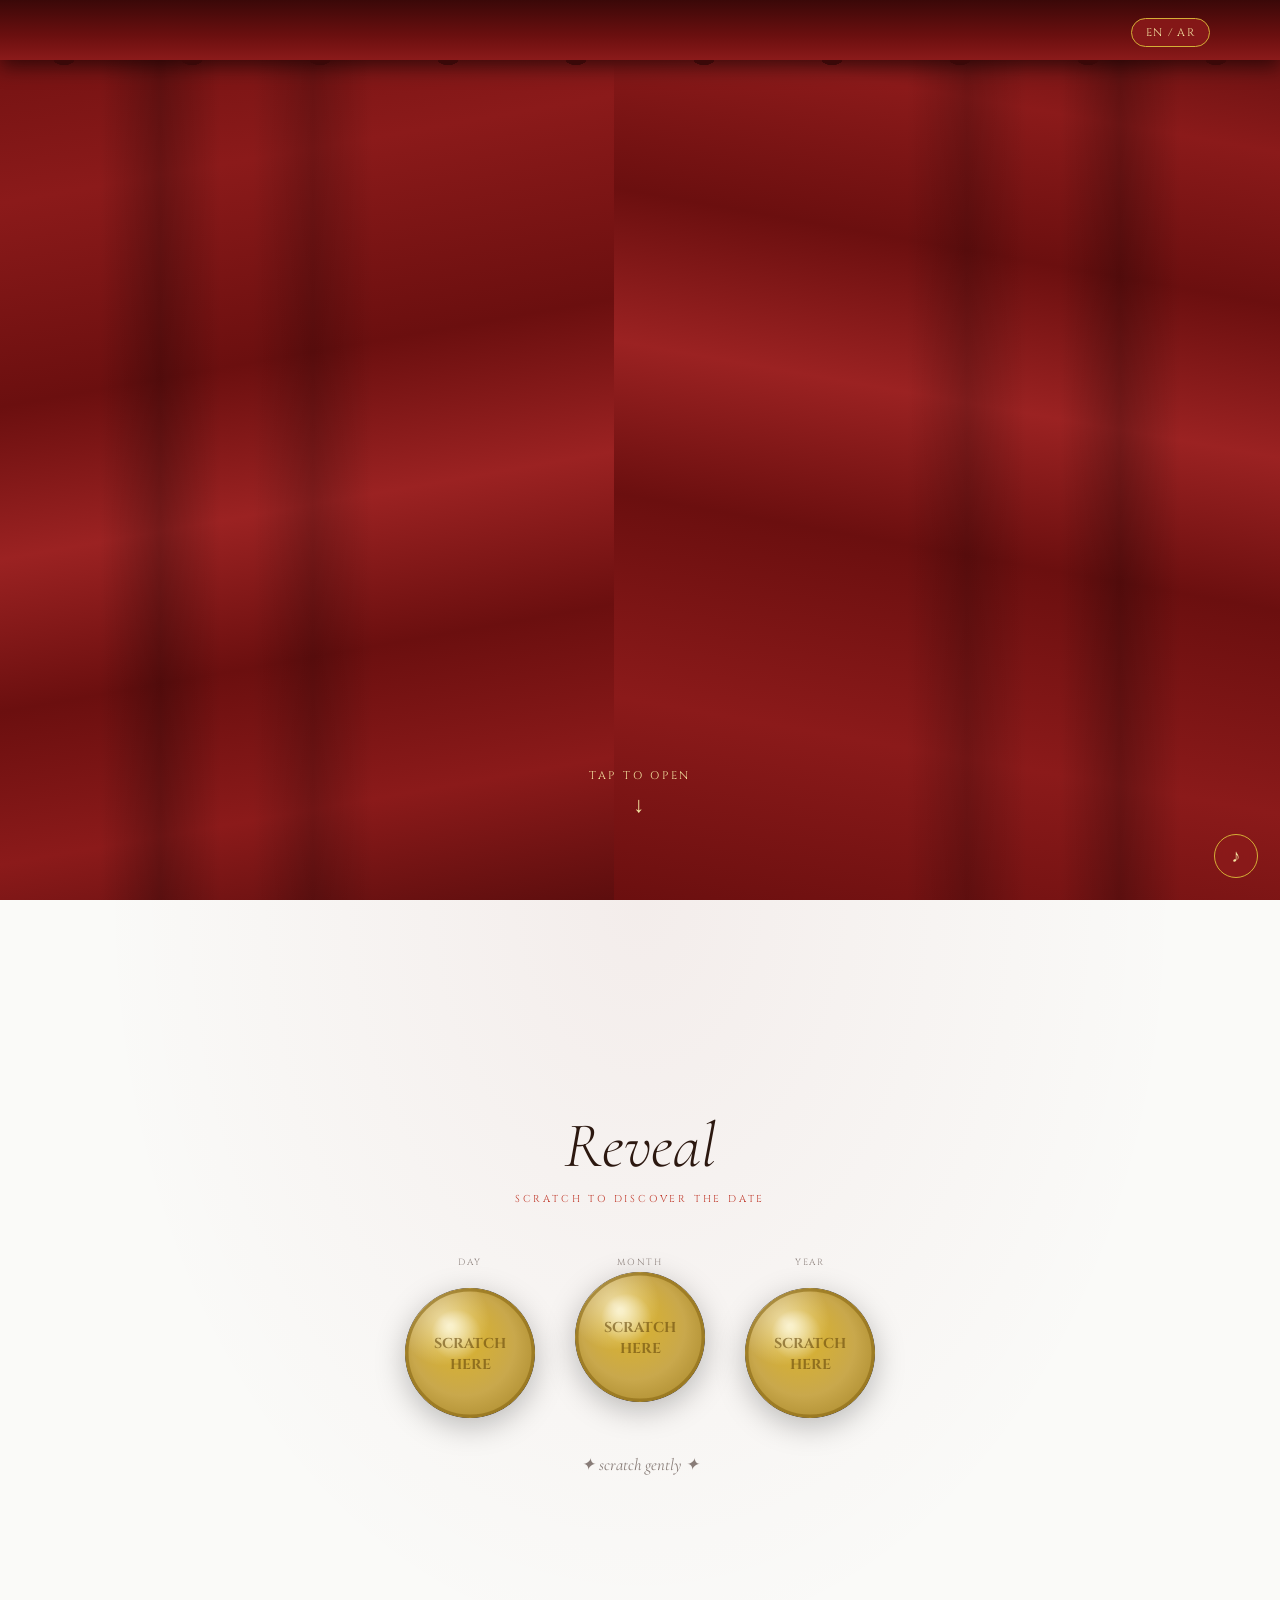
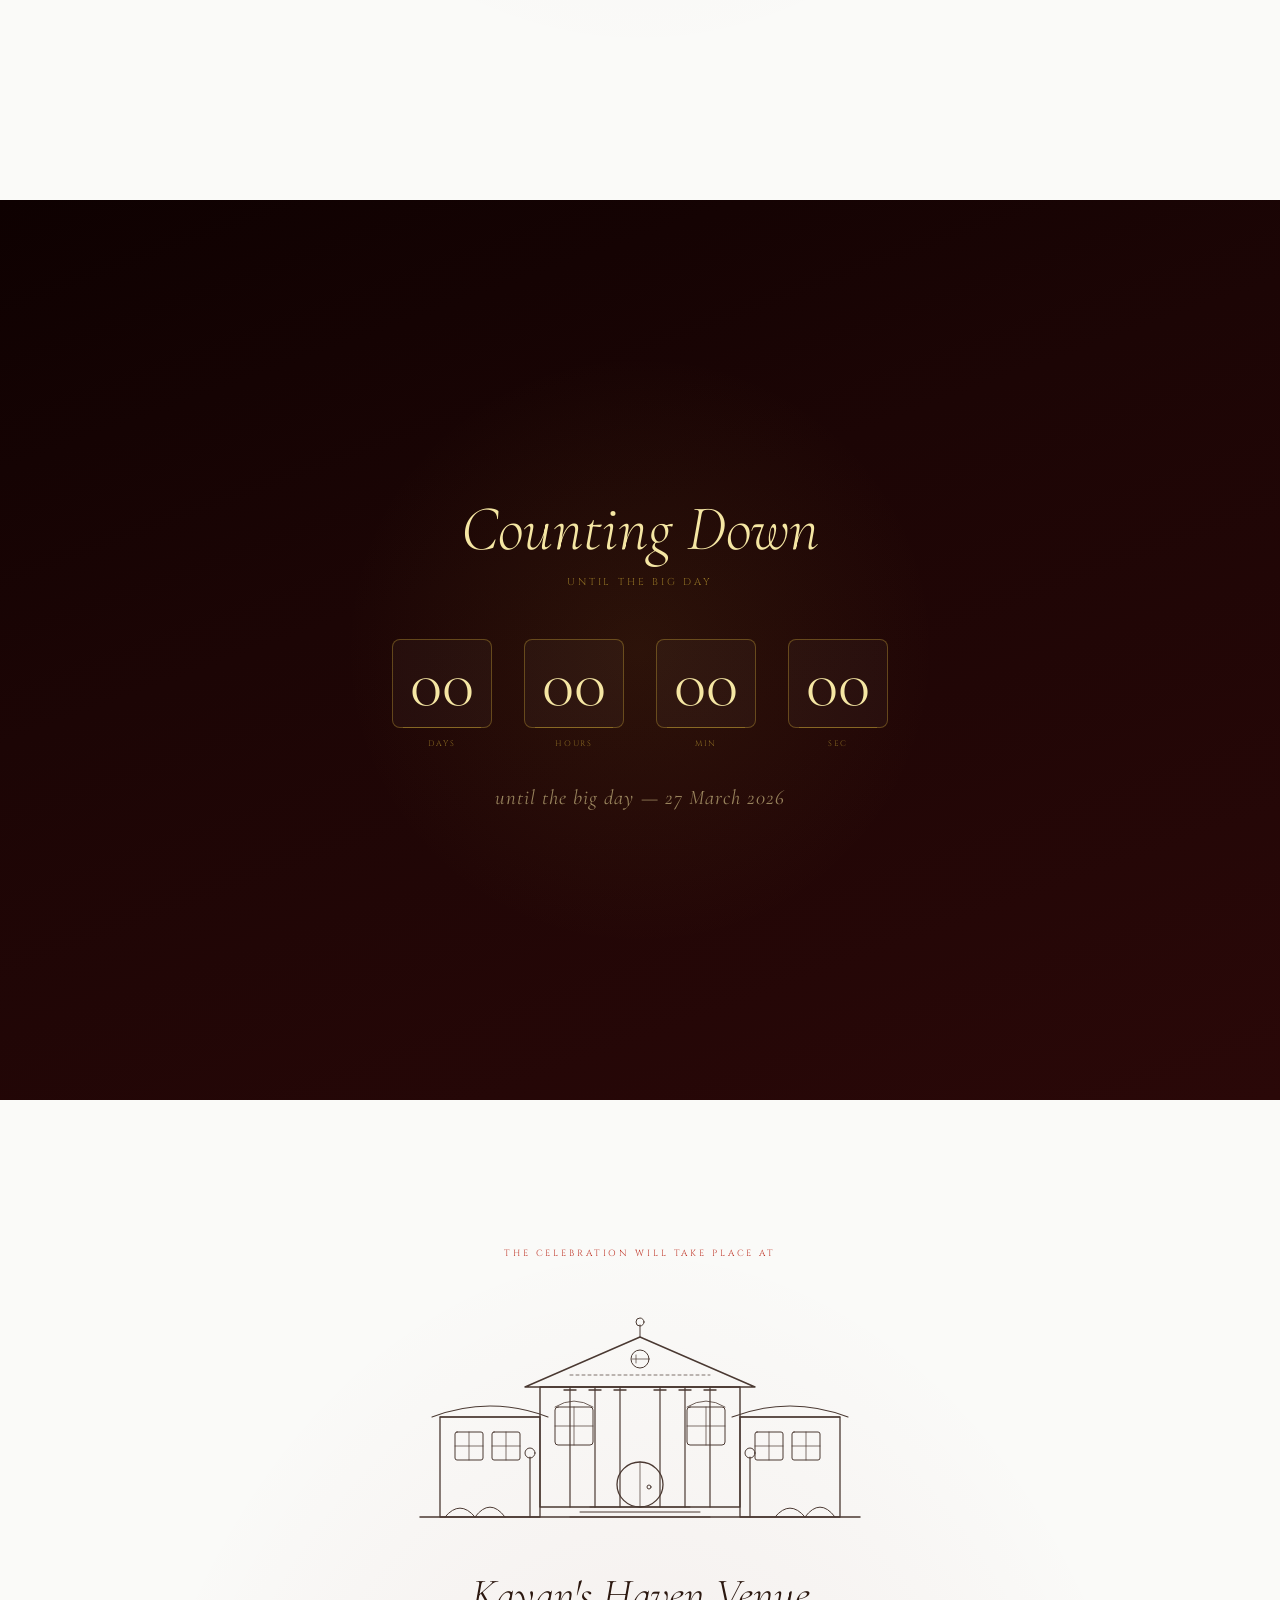
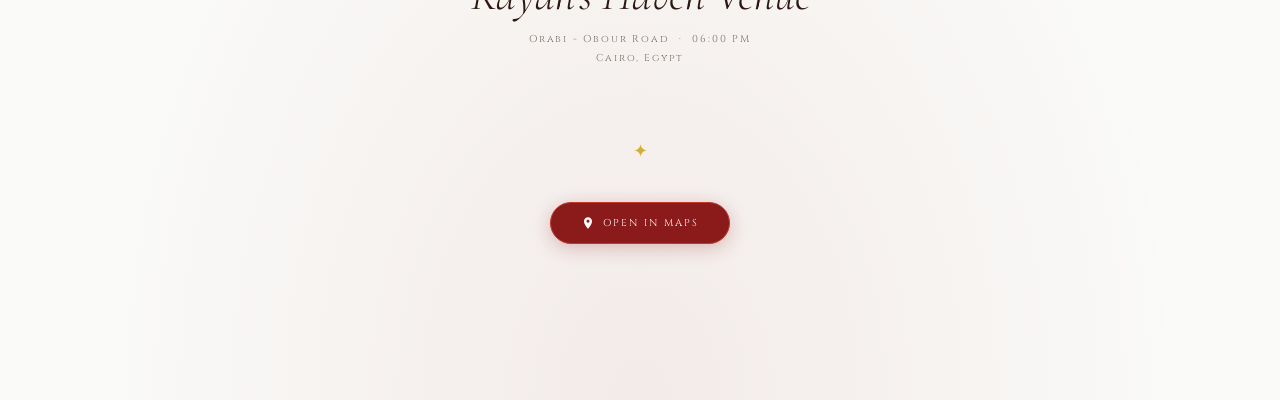
==== index.html @ 69fc5e70 "change file name to index" ====
<!DOCTYPE html>
<html lang="en">

<head>
  <meta charset="UTF-8">
  <meta name="viewport" content="width=device-width, initial-scale=1.0">
  <title>Wedding Invitation — Mohamed & Shereen</title>
  <link rel="preconnect" href="https://fonts.googleapis.com">
  <link rel="preconnect" href="https://fonts.gstatic.com" crossorigin>
  <link
    href="https://fonts.googleapis.com/css2?family=Cormorant+Garamond:ital,wght@0,300;0,400;0,600;1,300;1,400;1,600&family=Cinzel:wght@400;600&display=swap"
    rel="stylesheet">
  <link rel="stylesheet" href="styles.css">
</head>

<body>

  <!-- ───── FLOATING BUTTONS ───── -->
  <button id="lang-btn" onclick="toggleLang()">EN / AR</button>
  <button id="music-btn" title="Music" onclick="toggleMusic(this)">♪</button>

  <!-- ══════════════════════════════
       SECTION 1: CURTAINS
  ══════════════════════════════ -->
  <section id="stage" onclick="openCurtain()">
    <div class="pelmet"></div>
    <div class="curtain curtain-left"></div>
    <div class="curtain curtain-right"></div>

    <div id="tap-prompt">
      <span class="en">TAP TO OPEN</span>
      <span class="it" style="display:none">اضغط عشان تفتح</span>
      <span class="arrow">↓</span>
    </div>

    <div id="stage-content">
      <p class="eyebrow en">YOU ARE CORDIALLY INVITED TO CELEBRATE THE WEDDING OF</p>
      <p class="eyebrow it" style="display:none">يسعدنا دعوتكم لحضور حفل زفاف</p>
      <div class="names">
        Mohamed
        <span class="ampersand">&amp;</span>
        Shereen
      </div>
      <p class="welcome en">We would like to invite you to celebrate with us the most special day of our lives. It would
        be an honour to have you present at this important moment.</p>
      <p class="welcome it" style="display:none">يسعدنا دعوتكم لحضور حفل زفافنا، ونتمنى أن تشاركونا فرحتنا في هذا اليوم
        المميز.</p>
    </div>

    <div id="scroll-cue">
      <span class="en">SCROLL DOWN</span>
      <span class="it" style="display:none">انزل للاسفل</span>
      <span class="arr">↓</span>
    </div>
  </section>

  <!-- ══════════════════════════════
       SECTION 2: SCRATCH REVEAL
  ══════════════════════════════ -->
  <section id="reveal">
    <h2 class="section-title fade-up en">Reveal</h2>
    <h2 class="section-title fade-up it" style="display:none">اكتشف</h2>
    <p class="section-sub fade-up en">SCRATCH TO DISCOVER THE DATE</p>
    <p class="section-sub fade-up it" style="display:none">خربش عشان تعرف التاريخ</p>

    <div class="coins-row fade-up">
      <!-- Coin 1: Day -->
      <div class="coin-wrap">
        <div class="coin-label en">DAY</div>
        <div class="coin-label it" style="display:none">يوم</div>
        <div class="coin-container" id="coin-wrap-0">
          <div class="coin-back"><span>27</span></div>
          <canvas class="coin-canvas" id="coin0"></canvas>
        </div>
      </div>
      <!-- Coin 2: Month -->
      <div class="coin-wrap">
        <div class="coin-label en">MONTH</div>
        <div class="coin-label it" style="display:none">شهر</div>
        <div class="coin-container" id="coin-wrap-1" style="transform:translateY(-16px)">
          <div class="coin-back"><span>Mar</span></div>
          <canvas class="coin-canvas" id="coin1"></canvas>
        </div>
      </div>
      <!-- Coin 3: Year -->
      <div class="coin-wrap">
        <div class="coin-label en">YEAR</div>
        <div class="coin-label it" style="display:none">سنة</div>
        <div class="coin-container" id="coin-wrap-2">
          <div class="coin-back"><span>2026</span></div>
          <canvas class="coin-canvas" id="coin2"></canvas>
        </div>
      </div>
    </div>

    <p class="scratch-hint fade-up en">✦ scratch gently ✦</p>
    <p class="scratch-hint fade-up it" style="display:none">✦ خربش عشان تعرف التاريخ ✦</p>

    <p id="reveal-msg">
      <span class="en">We're getting married! 💍</span>
      <span class="it" style="display:none">اخيراً هنتجوز 💍</span>
    </p>
    <a id="to-countdown" href="#countdown">
      <span class="en">COUNTDOWN ↓</span>
      <span class="it" style="display:none">عد تنازلي ↓</span>
    </a>

    <div id="confetti-container"></div>
  </section>

  <!-- ══════════════════════════════
       SECTION 3: COUNTDOWN
  ══════════════════════════════ -->
  <section id="countdown">
    <h2 class="section-title fade-up en">Counting Down</h2>
    <h2 class="section-title fade-up it" style="display:none">باقي من الزمن ...</h2>
    <p class="section-sub fade-up en">UNTIL THE BIG DAY</p>
    <p class="section-sub fade-up it" style="display:none">ع يوم فرحنا لولولولي</p>

    <div class="timer-row fade-up">
      <div class="timer-box">
        <div class="timer-num" id="t-days">00</div>
        <div class="timer-label en">DAYS</div>
        <div class="timer-label it" style="display:none">يوم</div>
      </div>
      <div class="timer-box">
        <div class="timer-num" id="t-hours">00</div>
        <div class="timer-label en">HOURS</div>
        <div class="timer-label it" style="display:none">ساعة</div>
      </div>
      <div class="timer-box">
        <div class="timer-num" id="t-min">00</div>
        <div class="timer-label en">MIN</div>
        <div class="timer-label it" style="display:none">دقيقة</div>
      </div>
      <div class="timer-box">
        <div class="timer-num" id="t-sec">00</div>
        <div class="timer-label en">SEC</div>
        <div class="timer-label it" style="display:none">ثانية</div>
      </div>
    </div>
    <p id="countdown-sub" class="fade-up">
      <span class="en">until the big day — 27 March 2026</span>
      <span class="it" style="display:none">يوم فرحنا هيهيهيهي — 27 مارس 2026</span>
    </p>
  </section>

  <!-- ══════════════════════════════
       SECTION 4: VENUE
  ══════════════════════════════ -->
  <section id="venue">
    <p class="venue-eyebrow fade-up en">THE CELEBRATION WILL TAKE PLACE AT</p>
    <p class="venue-eyebrow fade-up it" style="display:none">لافرح هيكون في</p>

    <div id="venue-svg" class="fade-up">
      <!-- SVG hand-drawn manor illustration -->
      <svg viewBox="0 0 460 220" xmlns="http://www.w3.org/2000/svg" stroke="#2C1810" fill="none" stroke-linecap="round"
        stroke-linejoin="round">
        <line x1="10" y1="210" x2="450" y2="210" stroke-width="1.5" />
        <line x1="160" y1="210" x2="300" y2="210" stroke-width="1" />
        <line x1="170" y1="205" x2="290" y2="205" stroke-width="1" />
        <line x1="180" y1="200" x2="280" y2="200" stroke-width="1" />
        <rect x="130" y="80" width="200" height="120" stroke-width="1.4" />
        <polygon points="115,80 230,30 345,80" stroke-width="1.4" />
        <line x1="140" y1="80" x2="320" y2="80" stroke-width="0.8" />
        <line x1="160" y1="68" x2="300" y2="68" stroke-width="0.7" stroke-dasharray="3,3" />
        <circle cx="230" cy="52" r="9" stroke-width="1" />
        <line x1="226" y1="48" x2="226" y2="56" stroke-width="0.7" />
        <line x1="222" y1="52" x2="238" y2="52" stroke-width="0.7" />
        <rect x="207" y="155" width="46" height="45" stroke-width="1.3" rx="23" />
        <line x1="230" y1="155" x2="230" y2="200" stroke-width="0.7" />
        <circle cx="239" cy="180" r="2" stroke-width="1" />
        <rect x="145" y="100" width="38" height="38" stroke-width="1" rx="3" />
        <line x1="164" y1="100" x2="164" y2="138" stroke-width="0.7" />
        <line x1="145" y1="119" x2="183" y2="119" stroke-width="0.7" />
        <path d="M145,100 Q164,88 183,100" stroke-width="0.8" />
        <rect x="277" y="100" width="38" height="38" stroke-width="1" rx="3" />
        <line x1="296" y1="100" x2="296" y2="138" stroke-width="0.7" />
        <line x1="277" y1="119" x2="315" y2="119" stroke-width="0.7" />
        <path d="M277,100 Q296,88 315,100" stroke-width="0.8" />
        <line x1="160" y1="80" x2="160" y2="200" stroke-width="1.2" />
        <line x1="185" y1="80" x2="185" y2="200" stroke-width="1.2" />
        <line x1="210" y1="80" x2="210" y2="200" stroke-width="1.2" />
        <line x1="250" y1="80" x2="250" y2="200" stroke-width="1.2" />
        <line x1="275" y1="80" x2="275" y2="200" stroke-width="1.2" />
        <line x1="300" y1="80" x2="300" y2="200" stroke-width="1.2" />
        <line x1="154" y1="83" x2="166" y2="83" stroke-width="1.4" />
        <line x1="179" y1="83" x2="191" y2="83" stroke-width="1.4" />
        <line x1="204" y1="83" x2="216" y2="83" stroke-width="1.4" />
        <line x1="244" y1="83" x2="256" y2="83" stroke-width="1.4" />
        <line x1="269" y1="83" x2="281" y2="83" stroke-width="1.4" />
        <line x1="294" y1="83" x2="306" y2="83" stroke-width="1.4" />
        <rect x="30" y="110" width="100" height="100" stroke-width="1.3" />
        <rect x="45" y="125" width="28" height="28" stroke-width="1" rx="2" />
        <line x1="59" y1="125" x2="59" y2="153" stroke-width="0.7" />
        <line x1="45" y1="139" x2="73" y2="139" stroke-width="0.7" />
        <rect x="82" y="125" width="28" height="28" stroke-width="1" rx="2" />
        <line x1="96" y1="125" x2="96" y2="153" stroke-width="0.7" />
        <line x1="82" y1="139" x2="110" y2="139" stroke-width="0.7" />
        <line x1="30" y1="110" x2="130" y2="110" stroke-width="1" />
        <path d="M22,110 Q80,88 138,110" stroke-width="1.1" />
        <rect x="330" y="110" width="100" height="100" stroke-width="1.3" />
        <rect x="345" y="125" width="28" height="28" stroke-width="1" rx="2" />
        <line x1="359" y1="125" x2="359" y2="153" stroke-width="0.7" />
        <line x1="345" y1="139" x2="373" y2="139" stroke-width="0.7" />
        <rect x="382" y="125" width="28" height="28" stroke-width="1" rx="2" />
        <line x1="396" y1="125" x2="396" y2="153" stroke-width="0.7" />
        <line x1="382" y1="139" x2="410" y2="139" stroke-width="0.7" />
        <line x1="330" y1="110" x2="430" y2="110" stroke-width="1" />
        <path d="M322,110 Q380,88 438,110" stroke-width="1.1" />
        <line x1="230" y1="30" x2="230" y2="18" stroke-width="1" />
        <circle cx="230" cy="15" r="4" stroke-width="1" />
        <path d="M35,210 Q50,192 65,210" stroke-width="1" />
        <path d="M65,210 Q80,190 95,210" stroke-width="1" />
        <path d="M365,210 Q380,192 395,210" stroke-width="1" />
        <path d="M395,210 Q410,190 425,210" stroke-width="1" />
        <line x1="120" y1="150" x2="120" y2="210" stroke-width="1.2" />
        <circle cx="120" cy="146" r="5" stroke-width="1" />
        <line x1="340" y1="150" x2="340" y2="210" stroke-width="1.2" />
        <circle cx="340" cy="146" r="5" stroke-width="1" />
      </svg>
    </div>

    <h3 class="venue-name fade-up">Kayan's Haven Venue</h3>
    <p class="venue-address fade-up">
      Orabi - Obour Road &nbsp;·&nbsp; 06:00 PM<br>
      Cairo, Egypt
    </p>

    <div class="ornament fade-up">✦</div>

    <a class="maps-btn fade-up" href="https://maps.app.goo.gl/nJy4tfbcgj38YBpu8?g_st=ic" target="_blank" rel="noopener">
      <svg viewBox="0 0 24 24" xmlns="http://www.w3.org/2000/svg">
        <path
          d="M12 2C8.13 2 5 5.13 5 9c0 5.25 7 13 7 13s7-7.75 7-13c0-3.87-3.13-7-7-7zm0 9.5c-1.38 0-2.5-1.12-2.5-2.5s1.12-2.5 2.5-2.5 2.5 1.12 2.5 2.5-1.12 2.5-2.5 2.5z" />
      </svg>
      <span class="en">OPEN IN MAPS</span>
      <span class="it" style="display:none">افتح اللوكيشن ف جوجل ماب</span>
    </a>
  </section>

  <!-- JS loaded last so DOM is ready -->
  <script src="main.js"></script>

</body>

</html>
---- styles.css ----
*,
*::before,
*::after {
    box-sizing: border-box;
    margin: 0;
    padding: 0
}

:root {
    --burgundy: #8B1A1A;
    --crimson: #C0392B;
    --bg: #FAFAF8;
    --gold1: #D4AF37;
    --gold2: #F5E6A3;
    --gold3: #C9A84C;
    --text: #2C1810;
    --blush: #E8C4B8;
    --silver: #B0B0B0;
}

html {
    scroll-behavior: smooth;
    overflow-x: hidden
}

body {
    background: var(--bg);
    color: var(--text);
    font-family: 'Cormorant Garamond', serif;
    overflow-x: hidden;
}

/* ─── UTILITY ─── */
.fade-up {
    opacity: 0;
    transform: translateY(30px);
    transition: opacity 0.9s ease, transform 0.9s ease;
}

.fade-up.visible {
    opacity: 1;
    transform: translateY(0)
}

/* ─── LANG + MUSIC BUTTONS ─── */
#lang-btn {
    position: fixed;
    top: 18px;
    right: 70px;
    z-index: 9999;
    background: rgba(139, 26, 26, 0.85);
    color: #F5E6A3;
    border: 1px solid var(--gold1);
    border-radius: 20px;
    padding: 6px 14px;
    font-family: 'Cinzel', serif;
    font-size: 11px;
    letter-spacing: .12em;
    cursor: pointer;
    backdrop-filter: blur(6px);
    transition: background .3s;
}

#lang-btn:hover {
    background: var(--burgundy)
}

#music-btn {
    position: fixed;
    bottom: 22px;
    right: 22px;
    z-index: 9999;
    width: 44px;
    height: 44px;
    border-radius: 50%;
    background: rgba(139, 26, 26, 0.85);
    border: 1px solid var(--gold1);
    color: #F5E6A3;
    font-size: 18px;
    cursor: pointer;
    display: flex;
    align-items: center;
    justify-content: center;
    backdrop-filter: blur(6px);
    transition: background .3s;
}

#music-btn:hover {
    background: var(--burgundy)
}

/* ══════════════════════════════
   SECTION 1 — CURTAINS
══════════════════════════════ */
#stage {
    position: relative;
    width: 100%;
    height: 100dvh;
    overflow: hidden;
    background: #0a0000;
    display: flex;
    align-items: center;
    justify-content: center;
    cursor: pointer;
}

/* Footlight glow */
#stage::after {
    content: '';
    position: absolute;
    bottom: 0;
    left: 50%;
    transform: translateX(-50%);
    width: 80%;
    height: 120px;
    background: radial-gradient(ellipse at center bottom, rgba(212, 175, 55, 0.35) 0%, transparent 70%);
    pointer-events: none;
    z-index: 3;
}

/* Curtain panels */
.curtain {
    position: absolute;
    top: 0;
    width: 52%;
    height: 100%;
    will-change: transform;
    z-index: 10;
    transition: transform 1.4s cubic-bezier(0.76, 0, 0.24, 1);
}

.curtain-left {
    left: 0;
    transform-origin: left center
}

.curtain-right {
    right: 0;
    transform-origin: right center
}

#stage.open .curtain-left {
    transform: translateX(-92%)
}

#stage.open .curtain-right {
    transform: translateX(92%)
}

/* Curtain fabric texture */
.curtain-left {
    background: linear-gradient(170deg, #6b0f0f 0%, var(--burgundy) 20%, #6b0f0f 40%, #9b2222 55%, #6b0f0f 70%, #8B1A1A 85%, #5a0d0d 100%);
}

.curtain-right {
    background: linear-gradient(10deg, #6b0f0f 0%, var(--burgundy) 20%, #6b0f0f 40%, #9b2222 55%, #6b0f0f 70%, #8B1A1A 85%, #5a0d0d 100%);
}

/* Fold overlays */
.curtain-left::before,
.curtain-right::before,
.curtain-left::after,
.curtain-right::after {
    content: '';
    position: absolute;
    top: 0;
    width: 18%;
    height: 100%;
}

.curtain-left::before {
    left: 15%;
    background: linear-gradient(to right, transparent, rgba(0, 0, 0, 0.25), transparent);
}

.curtain-left::after {
    left: 38%;
    background: linear-gradient(to right, transparent, rgba(0, 0, 0, 0.2), transparent);
}

.curtain-right::before {
    right: 15%;
    background: linear-gradient(to left, transparent, rgba(0, 0, 0, 0.25), transparent);
}

.curtain-right::after {
    right: 38%;
    background: linear-gradient(to left, transparent, rgba(0, 0, 0, 0.2), transparent);
}

/* Pelmet (top bar) */
.pelmet {
    position: absolute;
    top: 0;
    left: 0;
    right: 0;
    height: 60px;
    z-index: 20;
    background: linear-gradient(180deg, #3a0808 0%, #6b0f0f 60%, #8B1A1A 100%);
    box-shadow: 0 6px 20px rgba(0, 0, 0, 0.6);
}

.pelmet::after {
    content: '';
    position: absolute;
    bottom: -10px;
    left: 0;
    right: 0;
    height: 10px;
    background:
        radial-gradient(ellipse 20px 10px at 5% 0%, #3a0808 50%, transparent 51%),
        radial-gradient(ellipse 20px 10px at 15% 0%, #3a0808 50%, transparent 51%),
        radial-gradient(ellipse 20px 10px at 25% 0%, #3a0808 50%, transparent 51%),
        radial-gradient(ellipse 20px 10px at 35% 0%, #3a0808 50%, transparent 51%),
        radial-gradient(ellipse 20px 10px at 45% 0%, #3a0808 50%, transparent 51%),
        radial-gradient(ellipse 20px 10px at 55% 0%, #3a0808 50%, transparent 51%),
        radial-gradient(ellipse 20px 10px at 65% 0%, #3a0808 50%, transparent 51%),
        radial-gradient(ellipse 20px 10px at 75% 0%, #3a0808 50%, transparent 51%),
        radial-gradient(ellipse 20px 10px at 85% 0%, #3a0808 50%, transparent 51%),
        radial-gradient(ellipse 20px 10px at 95% 0%, #3a0808 50%, transparent 51%);
}

/* Tap prompt */
#tap-prompt {
    position: absolute;
    bottom: 80px;
    left: 50%;
    transform: translateX(-50%);
    z-index: 15;
    color: #F5E6A3;
    font-family: 'Cinzel', serif;
    font-size: 11px;
    letter-spacing: .25em;
    text-align: center;
    animation: pulse-fade 2s ease-in-out infinite;
    transition: opacity .6s;
}

#tap-prompt .arrow {
    display: block;
    font-size: 22px;
    margin-top: 8px;
    animation: bounce 1.5s ease-in-out infinite
}

#stage.open #tap-prompt {
    opacity: 0;
    pointer-events: none
}

@keyframes pulse-fade {

    0%,
    100% {
        opacity: .4
    }

    50% {
        opacity: 1
    }
}

@keyframes bounce {

    0%,
    100% {
        transform: translateY(0)
    }

    50% {
        transform: translateY(6px)
    }
}

/* Stage center content */
#stage-content {
    position: relative;
    z-index: 5;
    text-align: center;
    padding: 20px;
    max-width: 600px;
}

#stage-content .eyebrow {
    font-family: 'Cinzel', serif;
    font-size: 10px;
    letter-spacing: .3em;
    color: rgba(245, 230, 163, 0.7);
    margin-bottom: 20px;
    opacity: 0;
    transition: opacity 1s ease 1.6s;
}

#stage.open #stage-content .eyebrow {
    opacity: 1
}

#stage-content .names {
    font-family: 'Cormorant Garamond', serif;
    font-style: italic;
    font-size: clamp(2.8rem, 9vw, 5.2rem);
    font-weight: 300;
    color: #F5E6A3;
    line-height: 1.1;
    opacity: 0;
    transform: translateY(20px);
    transition: opacity 1s ease 1.9s, transform 1s ease 1.9s;
}

#stage.open #stage-content .names {
    opacity: 1;
    transform: translateY(0)
}

#stage-content .ampersand {
    display: block;
    font-size: clamp(2rem, 6vw, 3.6rem);
    color: var(--gold1);
    margin: .05em 0;
}

#stage-content .welcome {
    font-family: 'Cormorant Garamond', serif;
    font-size: clamp(.8rem, 2.5vw, 1rem);
    color: rgba(245, 230, 163, 0.75);
    line-height: 1.7;
    margin-top: 22px;
    max-width: 420px;
    margin-left: auto;
    margin-right: auto;
    opacity: 0;
    transition: opacity 1s ease 2.4s;
}

#stage.open #stage-content .welcome {
    opacity: 1
}

#scroll-cue {
    position: absolute;
    bottom: 30px;
    left: 50%;
    transform: translateX(-50%);
    z-index: 15;
    color: #F5E6A3;
    font-family: 'Cinzel', serif;
    font-size: 10px;
    letter-spacing: .25em;
    text-align: center;
    opacity: 0;
    transition: opacity 1s ease 3s;
    pointer-events: none;
}

#stage.open #scroll-cue {
    opacity: .7;
    pointer-events: auto
}

#scroll-cue .arr {
    display: block;
    font-size: 20px;
    margin-top: 6px;
    animation: bounce 1.5s ease-in-out infinite
}

/* ══════════════════════════════
   SECTION 2 — SCRATCH REVEAL
══════════════════════════════ */
#reveal {
    min-height: 100dvh;
    background: var(--bg);
    display: flex;
    flex-direction: column;
    align-items: center;
    justify-content: center;
    padding: 60px 20px;
    text-align: center;
    position: relative;
    overflow: hidden;
}

#reveal::before {
    content: '';
    position: absolute;
    inset: 0;
    background: radial-gradient(ellipse at 50% 0%, rgba(139, 26, 26, 0.06) 0%, transparent 60%);
    pointer-events: none;
}

.section-title {
    font-family: 'Cormorant Garamond', serif;
    font-style: italic;
    font-weight: 300;
    font-size: clamp(2.4rem, 7vw, 4rem);
    color: var(--text);
    margin-bottom: 8px;
}

.section-sub {
    font-family: 'Cinzel', serif;
    font-size: 10px;
    letter-spacing: .28em;
    color: var(--crimson);
    margin-bottom: 50px;
}

.coins-row {
    display: flex;
    gap: clamp(16px, 4vw, 40px);
    justify-content: center;
    align-items: flex-end;
    flex-wrap: wrap;
    margin-bottom: 36px;
}

.coin-wrap {
    display: flex;
    flex-direction: column;
    align-items: center;
    gap: 12px;
}

.coin-label {
    font-family: 'Cinzel', serif;
    font-size: 9px;
    letter-spacing: .2em;
    margin-bottom: 8px;
    color: rgba(44, 24, 16, 0.5);
}

.coin-container {
    position: relative;
    width: clamp(90px, 22vw, 130px);
    height: clamp(90px, 22vw, 130px);
}

.coin-container:nth-child(2n) {
    transform: translateY(-12px)
}

.coin-back {
    position: absolute;
    inset: 0;
    border-radius: 50%;
    display: flex;
    align-items: center;
    justify-content: center;
    background: #0a0000;
    overflow: hidden;
}

.coin-back span {
    font-family: 'Cormorant Garamond', serif;
    font-style: italic;
    font-weight: 300;
    font-size: clamp(1.6rem, 5vw, 2.6rem);
    color: #F5E6A3;
    text-align: center;
    line-height: 1;
}

.coin-canvas {
    position: absolute;
    top: 0;
    left: 0;
    width: 100%;
    height: 100%;
    border-radius: 50%;
    cursor: crosshair;
    touch-action: none;
    box-shadow: 0 8px 30px rgba(0, 0, 0, 0.25), inset 0 2px 6px rgba(255, 255, 255, 0.3);
    display: block;
}

.scratch-hint {
    font-family: 'Cormorant Garamond', serif;
    font-style: italic;
    font-size: clamp(.85rem, 2.5vw, 1.05rem);
    color: rgba(44, 24, 16, 0.55);
    margin-bottom: 4px;
}

#reveal-msg {
    font-family: 'Cormorant Garamond', serif;
    font-style: italic;
    font-size: clamp(1.2rem, 4vw, 1.7rem);
    color: var(--burgundy);
    margin-top: 16px;
    opacity: 0;
    transition: opacity .8s ease;
}

#reveal-msg.show {
    opacity: 1
}

#to-countdown {
    margin-top: 30px;
    display: inline-block;
    font-family: 'Cinzel', serif;
    font-size: 10px;
    letter-spacing: .22em;
    color: var(--gold1);
    border: 1px solid var(--gold1);
    padding: 10px 28px;
    border-radius: 30px;
    cursor: pointer;
    text-decoration: none;
    opacity: 0;
    transition: opacity .8s ease, background .3s;
    pointer-events: none;
}

#to-countdown.show {
    opacity: 1;
    pointer-events: auto
}

#to-countdown:hover {
    background: rgba(212, 175, 55, 0.12)
}

/* ══════════════════════════════
   CONFETTI
══════════════════════════════ */
#confetti-container {
    position: fixed;
    top: 0;
    left: 0;
    width: 100%;
    height: 0;
    pointer-events: none;
    z-index: 9998;
    overflow: visible;
}

.confetti-piece {
    position: absolute;
    top: -16px;
    width: 8px;
    height: 14px;
    opacity: 0;
    animation: fall linear forwards;
}

@keyframes fall {
    0% {
        opacity: 1;
        transform: translateY(0) rotateX(0) rotateZ(0)
    }

    100% {
        opacity: .2;
        transform: translateY(110vh) rotateX(720deg) rotateZ(var(--rz))
    }
}

/* ══════════════════════════════
   SECTION 3 — COUNTDOWN
══════════════════════════════ */
#countdown {
    min-height: 100dvh;
    background: linear-gradient(160deg, #0e0101 0%, #1c0505 40%, #2a0808 100%);
    display: flex;
    flex-direction: column;
    align-items: center;
    justify-content: center;
    padding: 60px 20px;
    text-align: center;
    position: relative;
    overflow: hidden;
}

#countdown::before {
    content: '';
    position: absolute;
    top: 50%;
    left: 50%;
    transform: translate(-50%, -50%);
    width: 600px;
    height: 600px;
    border-radius: 50%;
    background: radial-gradient(circle, rgba(212, 175, 55, 0.08) 0%, transparent 70%);
    pointer-events: none;
}

#countdown .section-title {
    color: #F5E6A3
}

#countdown .section-sub {
    color: rgba(212, 175, 55, 0.6);
    margin-bottom: 50px
}

.timer-row {
    display: flex;
    gap: clamp(12px, 3vw, 32px);
    justify-content: center;
    flex-wrap: wrap;
    margin-bottom: 28px;
}

.timer-box {
    display: flex;
    flex-direction: column;
    align-items: center;
    min-width: clamp(68px, 16vw, 100px);
}

.timer-num {
    font-family: 'Cormorant Garamond', serif;
    font-weight: 300;
    font-size: clamp(2.4rem, 8vw, 4.2rem);
    color: #F5E6A3;
    line-height: 1;
    border: 1px solid rgba(212, 175, 55, 0.35);
    border-radius: 8px;
    padding: 10px 16px;
    min-width: 100%;
    text-align: center;
    background: rgba(255, 255, 255, 0.03);
    position: relative;
}

.timer-num::after {
    content: '';
    position: absolute;
    bottom: -1px;
    left: 10%;
    right: 10%;
    height: 1px;
    background: var(--gold1);
    opacity: .3;
}

.timer-label {
    font-family: 'Cinzel', serif;
    font-size: 8px;
    letter-spacing: .22em;
    color: rgba(212, 175, 55, 0.55);
    margin-top: 10px;
}

#countdown-sub {
    font-family: 'Cormorant Garamond', serif;
    font-style: italic;
    font-size: clamp(1rem, 3vw, 1.3rem);
    color: rgba(245, 230, 163, 0.55);
    margin-top: 8px;
    letter-spacing: .05em;
}

/* ══════════════════════════════
   SECTION 4 — VENUE
══════════════════════════════ */
#venue {
    min-height: 100dvh;
    background: var(--bg);
    display: flex;
    flex-direction: column;
    align-items: center;
    justify-content: center;
    padding: 70px 20px 80px;
    text-align: center;
    position: relative;
    overflow: hidden;
}

#venue::before {
    content: '';
    position: absolute;
    inset: 0;
    background: radial-gradient(ellipse at 50% 100%, rgba(139, 26, 26, 0.07) 0%, transparent 60%);
    pointer-events: none;
}

.venue-eyebrow {
    font-family: 'Cinzel', serif;
    font-size: 9px;
    letter-spacing: .32em;
    color: var(--crimson);
    margin-bottom: 48px;
}

#venue-svg {
    max-width: min(460px, 90vw);
    width: 100%;
    margin: 0 auto 36px;
    opacity: .85;
}

#venue-svg svg {
    width: 100%;
    height: auto
}

.venue-name {
    font-family: 'Cormorant Garamond', serif;
    font-style: italic;
    font-weight: 300;
    font-size: clamp(1.8rem, 5vw, 2.8rem);
    color: var(--text);
    margin-bottom: 8px;
}

.venue-address {
    font-family: 'Cinzel', serif;
    font-size: 10px;
    letter-spacing: .18em;
    color: rgba(44, 24, 16, 0.6);
    margin-bottom: 32px;
    line-height: 1.9;
}

.maps-btn {
    display: inline-flex;
    align-items: center;
    gap: 8px;
    font-family: 'Cinzel', serif;
    font-size: 10px;
    letter-spacing: .2em;
    color: var(--bg);
    background: var(--burgundy);
    border: 1px solid var(--crimson);
    border-radius: 30px;
    padding: 13px 30px;
    text-decoration: none;
    transition: background .3s, transform .2s, box-shadow .3s;
    box-shadow: 0 4px 18px rgba(139, 26, 26, 0.25);
}

.maps-btn:hover {
    background: var(--crimson);
    transform: translateY(-2px);
    box-shadow: 0 8px 28px rgba(139, 26, 26, 0.35)
}

.maps-btn svg {
    width: 14px;
    height: 14px;
    fill: currentColor
}

/* Divider ornament */
.ornament {
    display: flex;
    align-items: center;
    gap: 14px;
    color: var(--gold1);
    font-size: 18px;
    margin: 40px 0;
    opacity: .5;
}

.ornament::before,
.ornament::after {
    content: '';
    flex: 1;
    height: 1px;
    background: var(--gold1);
    opacity: .5
}

/* ─── RESPONSIVE ─── */
@media (max-width: 480px) {
    .coin-container:nth-child(2n) {
        transform: none
    }

    .coins-row {
        gap: 12px
    }

    .timer-row {
        gap: 10px
    }
}


#confetti-container {
    position: fixed;
    top: 0;
    left: 0;
    width: 100%;
    height: 0;
    pointer-events: none;
    z-index: 999;
}

.confetti {
    position: fixed;
    top: -20px;
    opacity: 0.9;
    border-radius: 2px;

    animation: confettiFall linear forwards;
}

@keyframes confettiFall {

    0% {
        transform: translateY(0) rotate(0deg);
        opacity: 1;
    }

    50% {
        transform: translateY(50vh) rotate(360deg);
    }

    100% {
        transform: translateY(110vh) rotate(720deg);
        opacity: 0;
    }
}
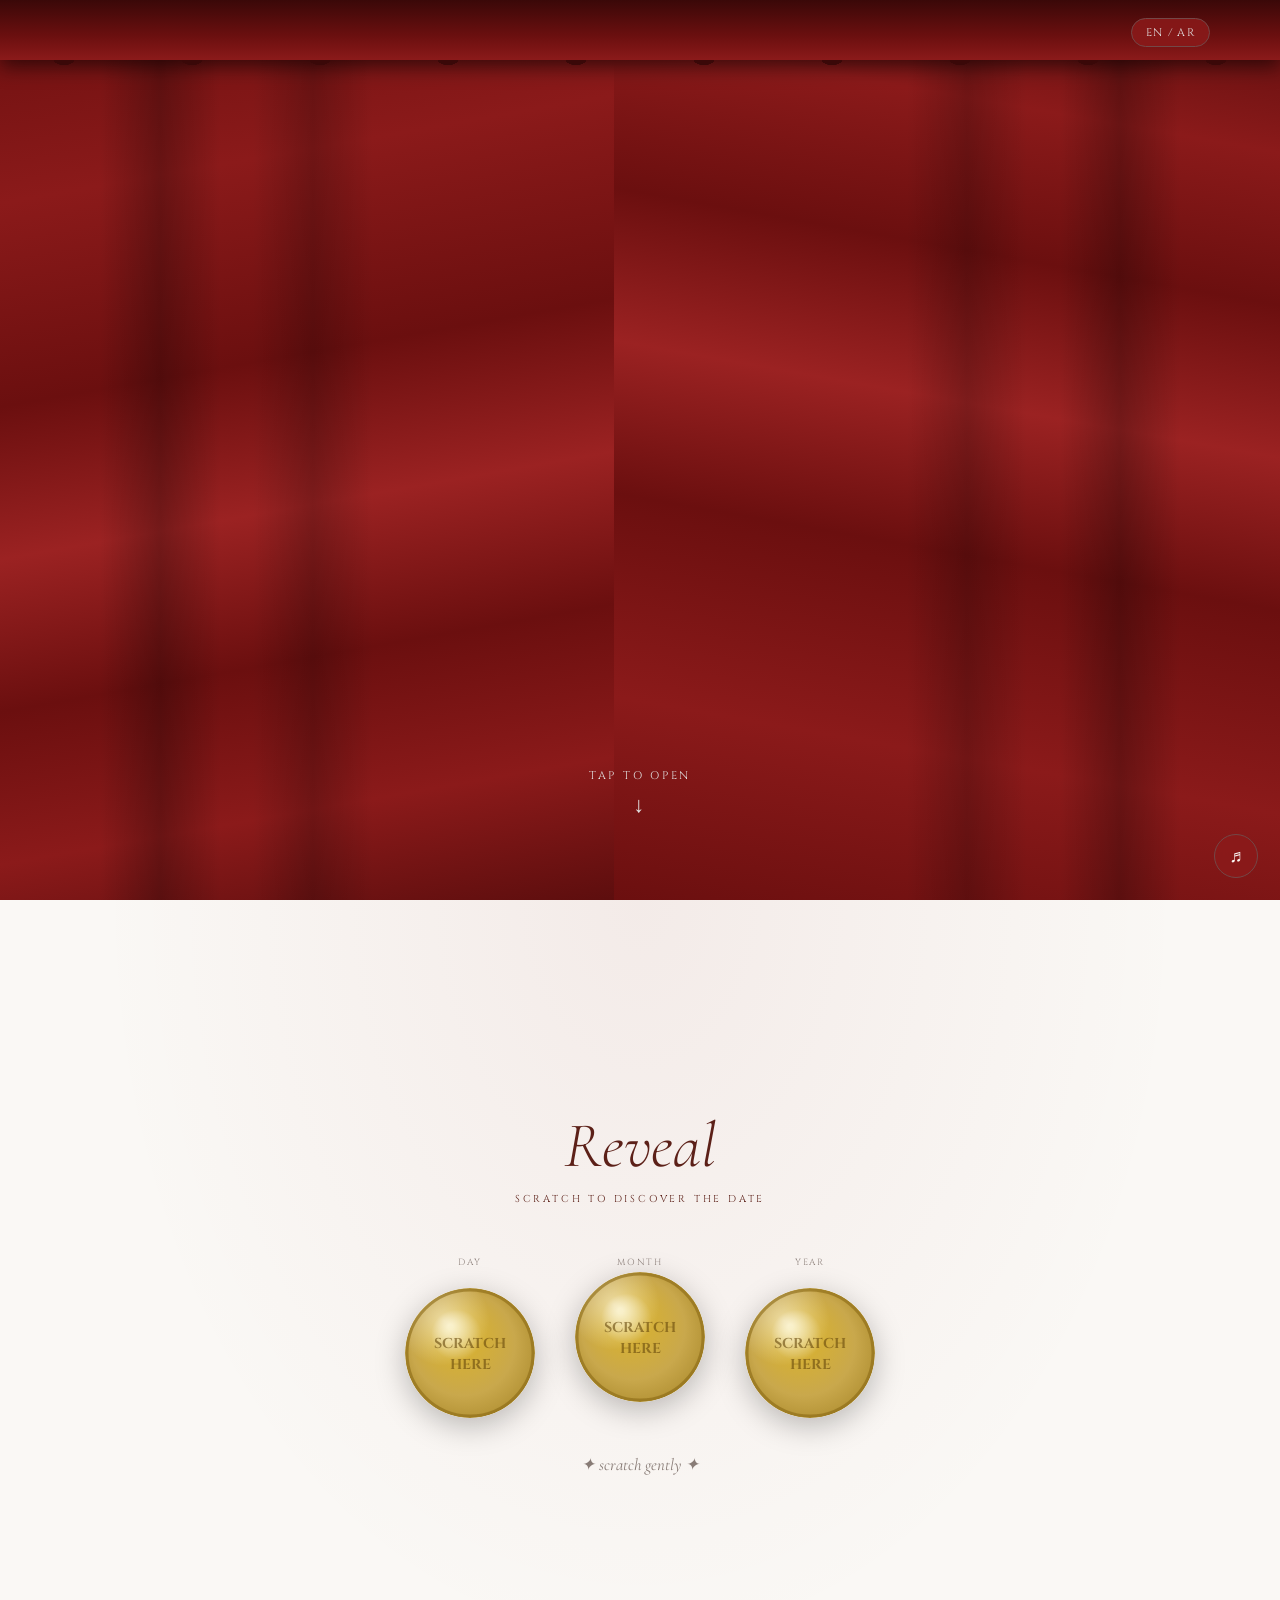
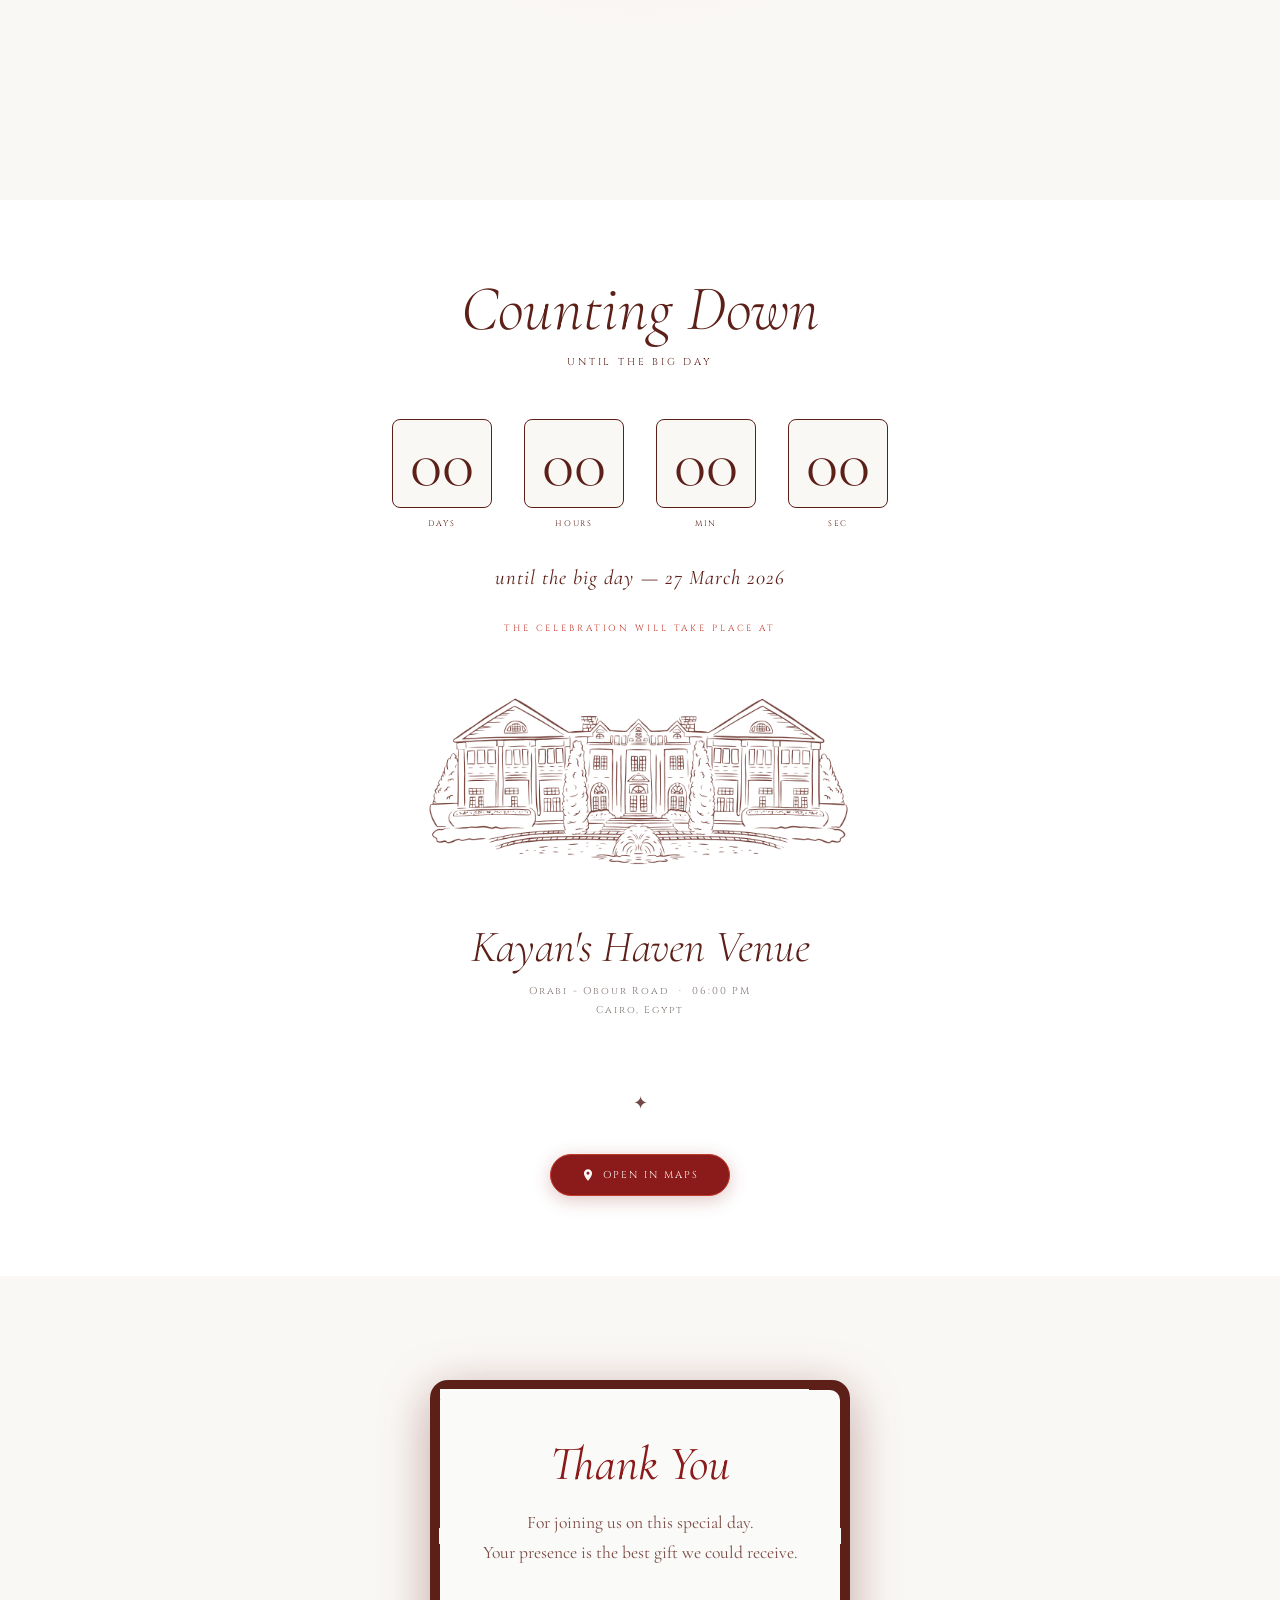
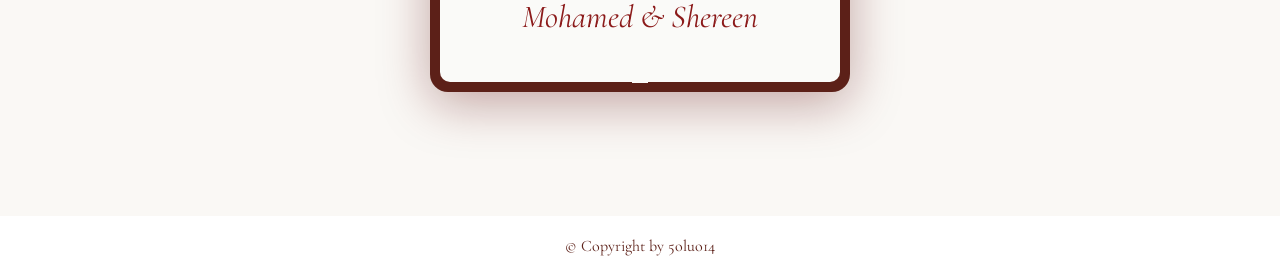
==== commit b6a905b7: "feat: Add a new thank you section and update the site's color palette and general styling." ====
--- a/index.html
+++ b/index.html
@@ -17,7 +17,7 @@
 
   <!-- ───── FLOATING BUTTONS ───── -->
   <button id="lang-btn" onclick="toggleLang()">EN / AR</button>
-  <button id="music-btn" title="Music" onclick="toggleMusic(this)">♪</button>
+  <button id="music-btn" title="Music" onclick="toggleMusic(this)">♬</button>
 
   <!-- ══════════════════════════════
        SECTION 1: CURTAINS
@@ -108,10 +108,11 @@
     <div id="confetti-container"></div>
   </section>
 
-  <!-- ══════════════════════════════
-       SECTION 3: COUNTDOWN
-  ══════════════════════════════ -->
-  <section id="countdown">
+
+  <!-- ══════════════════════════════
+       SECTION 4: VENUE AND COUNTDOWN
+  ══════════════════════════════ -->
+  <section id="venue">
     <h2 class="section-title fade-up en">Counting Down</h2>
     <h2 class="section-title fade-up it" style="display:none">باقي من الزمن ...</h2>
     <p class="section-sub fade-up en">UNTIL THE BIG DAY</p>
@@ -143,82 +144,11 @@
       <span class="en">until the big day — 27 March 2026</span>
       <span class="it" style="display:none">يوم فرحنا هيهيهيهي — 27 مارس 2026</span>
     </p>
-  </section>
-
-  <!-- ══════════════════════════════
-       SECTION 4: VENUE
-  ══════════════════════════════ -->
-  <section id="venue">
     <p class="venue-eyebrow fade-up en">THE CELEBRATION WILL TAKE PLACE AT</p>
     <p class="venue-eyebrow fade-up it" style="display:none">لافرح هيكون في</p>
 
     <div id="venue-svg" class="fade-up">
-      <!-- SVG hand-drawn manor illustration -->
-      <svg viewBox="0 0 460 220" xmlns="http://www.w3.org/2000/svg" stroke="#2C1810" fill="none" stroke-linecap="round"
-        stroke-linejoin="round">
-        <line x1="10" y1="210" x2="450" y2="210" stroke-width="1.5" />
-        <line x1="160" y1="210" x2="300" y2="210" stroke-width="1" />
-        <line x1="170" y1="205" x2="290" y2="205" stroke-width="1" />
-        <line x1="180" y1="200" x2="280" y2="200" stroke-width="1" />
-        <rect x="130" y="80" width="200" height="120" stroke-width="1.4" />
-        <polygon points="115,80 230,30 345,80" stroke-width="1.4" />
-        <line x1="140" y1="80" x2="320" y2="80" stroke-width="0.8" />
-        <line x1="160" y1="68" x2="300" y2="68" stroke-width="0.7" stroke-dasharray="3,3" />
-        <circle cx="230" cy="52" r="9" stroke-width="1" />
-        <line x1="226" y1="48" x2="226" y2="56" stroke-width="0.7" />
-        <line x1="222" y1="52" x2="238" y2="52" stroke-width="0.7" />
-        <rect x="207" y="155" width="46" height="45" stroke-width="1.3" rx="23" />
-        <line x1="230" y1="155" x2="230" y2="200" stroke-width="0.7" />
-        <circle cx="239" cy="180" r="2" stroke-width="1" />
-        <rect x="145" y="100" width="38" height="38" stroke-width="1" rx="3" />
-        <line x1="164" y1="100" x2="164" y2="138" stroke-width="0.7" />
-        <line x1="145" y1="119" x2="183" y2="119" stroke-width="0.7" />
-        <path d="M145,100 Q164,88 183,100" stroke-width="0.8" />
-        <rect x="277" y="100" width="38" height="38" stroke-width="1" rx="3" />
-        <line x1="296" y1="100" x2="296" y2="138" stroke-width="0.7" />
-        <line x1="277" y1="119" x2="315" y2="119" stroke-width="0.7" />
-        <path d="M277,100 Q296,88 315,100" stroke-width="0.8" />
-        <line x1="160" y1="80" x2="160" y2="200" stroke-width="1.2" />
-        <line x1="185" y1="80" x2="185" y2="200" stroke-width="1.2" />
-        <line x1="210" y1="80" x2="210" y2="200" stroke-width="1.2" />
-        <line x1="250" y1="80" x2="250" y2="200" stroke-width="1.2" />
-        <line x1="275" y1="80" x2="275" y2="200" stroke-width="1.2" />
-        <line x1="300" y1="80" x2="300" y2="200" stroke-width="1.2" />
-        <line x1="154" y1="83" x2="166" y2="83" stroke-width="1.4" />
-        <line x1="179" y1="83" x2="191" y2="83" stroke-width="1.4" />
-        <line x1="204" y1="83" x2="216" y2="83" stroke-width="1.4" />
-        <line x1="244" y1="83" x2="256" y2="83" stroke-width="1.4" />
-        <line x1="269" y1="83" x2="281" y2="83" stroke-width="1.4" />
-        <line x1="294" y1="83" x2="306" y2="83" stroke-width="1.4" />
-        <rect x="30" y="110" width="100" height="100" stroke-width="1.3" />
-        <rect x="45" y="125" width="28" height="28" stroke-width="1" rx="2" />
-        <line x1="59" y1="125" x2="59" y2="153" stroke-width="0.7" />
-        <line x1="45" y1="139" x2="73" y2="139" stroke-width="0.7" />
-        <rect x="82" y="125" width="28" height="28" stroke-width="1" rx="2" />
-        <line x1="96" y1="125" x2="96" y2="153" stroke-width="0.7" />
-        <line x1="82" y1="139" x2="110" y2="139" stroke-width="0.7" />
-        <line x1="30" y1="110" x2="130" y2="110" stroke-width="1" />
-        <path d="M22,110 Q80,88 138,110" stroke-width="1.1" />
-        <rect x="330" y="110" width="100" height="100" stroke-width="1.3" />
-        <rect x="345" y="125" width="28" height="28" stroke-width="1" rx="2" />
-        <line x1="359" y1="125" x2="359" y2="153" stroke-width="0.7" />
-        <line x1="345" y1="139" x2="373" y2="139" stroke-width="0.7" />
-        <rect x="382" y="125" width="28" height="28" stroke-width="1" rx="2" />
-        <line x1="396" y1="125" x2="396" y2="153" stroke-width="0.7" />
-        <line x1="382" y1="139" x2="410" y2="139" stroke-width="0.7" />
-        <line x1="330" y1="110" x2="430" y2="110" stroke-width="1" />
-        <path d="M322,110 Q380,88 438,110" stroke-width="1.1" />
-        <line x1="230" y1="30" x2="230" y2="18" stroke-width="1" />
-        <circle cx="230" cy="15" r="4" stroke-width="1" />
-        <path d="M35,210 Q50,192 65,210" stroke-width="1" />
-        <path d="M65,210 Q80,190 95,210" stroke-width="1" />
-        <path d="M365,210 Q380,192 395,210" stroke-width="1" />
-        <path d="M395,210 Q410,190 425,210" stroke-width="1" />
-        <line x1="120" y1="150" x2="120" y2="210" stroke-width="1.2" />
-        <circle cx="120" cy="146" r="5" stroke-width="1" />
-        <line x1="340" y1="150" x2="340" y2="210" stroke-width="1.2" />
-        <circle cx="340" cy="146" r="5" stroke-width="1" />
-      </svg>
+      <img src="kayan.png" alt="" style="width: 100%;">
     </div>
 
     <h3 class="venue-name fade-up">Kayan's Haven Venue</h3>
@@ -239,9 +169,34 @@
     </a>
   </section>
 
+  <!-- ══════════════════════════════
+       SECTION 5: THANK YOU
+  ══════════════════════════════ -->
+  <section id="thankyou">
+    <div class="thankyou-card fade-up">
+      <div class="thankyou-inner">
+        <h2 class="thankyou-title en">Thank You</h2>
+        <h2 class="thankyou-title it" style="display:none">شكراً</h2>
+        <p class="thankyou-msg en">For joining us on this special day.<br>Your presence is the best gift we could
+          receive.</p>
+        <p class="thankyou-msg it" style="display:none">على مشاركتنا في هذا اليوم المميز.<br>حضوركم هو أجمل هدية.</p>
+        <p class="thankyou-names">Mohamed &amp; Shereen</p>
+      </div>
+    </div>
+  </section>
+
   <!-- JS loaded last so DOM is ready -->
   <script src="main.js"></script>
 
+  <!-- ══════════════════════════════
+       FOOTER: COPYRIGHT
+  ══════════════════════════════ -->
+  <footer id="site-footer">
+    <a href="https://www.instagram.com/5oluo14" target="_blank" rel="noopener" id="copyright-link">
+      <span>© Copyright by 5oluo14 </span>
+    </a>
+  </footer>
+
 </body>
 
 </html>
--- a/styles.css
+++ b/styles.css
@@ -9,11 +9,11 @@
 :root {
     --burgundy: #8B1A1A;
     --crimson: #C0392B;
-    --bg: #FAFAF8;
-    --gold1: #D4AF37;
-    --gold2: #F5E6A3;
-    --gold3: #C9A84C;
-    --text: #2C1810;
+    --bg: #faf8f5;
+    --gold1: #734848;
+    --gold2: #5c2018;
+    --gold3: #e3e3e3;
+    --text: #5c2018;
     --blush: #E8C4B8;
     --silver: #B0B0B0;
 }
@@ -24,7 +24,7 @@
 }
 
 body {
-    background: var(--bg);
+    /* background: var(--bg); */
     color: var(--text);
     font-family: 'Cormorant Garamond', serif;
     overflow-x: hidden;
@@ -49,7 +49,7 @@
     right: 70px;
     z-index: 9999;
     background: rgba(139, 26, 26, 0.85);
-    color: #F5E6A3;
+    color: var(--gold3);
     border: 1px solid var(--gold1);
     border-radius: 20px;
     padding: 6px 14px;
@@ -75,7 +75,7 @@
     border-radius: 50%;
     background: rgba(139, 26, 26, 0.85);
     border: 1px solid var(--gold1);
-    color: #F5E6A3;
+    color: var(--bg);
     font-size: 18px;
     cursor: pointer;
     display: flex;
@@ -97,7 +97,6 @@
     width: 100%;
     height: 100dvh;
     overflow: hidden;
-    background: #0a0000;
     display: flex;
     align-items: center;
     justify-content: center;
@@ -113,7 +112,7 @@
     transform: translateX(-50%);
     width: 80%;
     height: 120px;
-    background: radial-gradient(ellipse at center bottom, rgba(212, 175, 55, 0.35) 0%, transparent 70%);
+    background: radial-gradient(ellipse at center bottom, #e3e3e3 0%, transparent 30%);
     pointer-events: none;
     z-index: 3;
 }
@@ -227,7 +226,7 @@
     left: 50%;
     transform: translateX(-50%);
     z-index: 15;
-    color: #F5E6A3;
+    color: var(--gold3);
     font-family: 'Cinzel', serif;
     font-size: 11px;
     letter-spacing: .25em;
@@ -285,7 +284,7 @@
     font-family: 'Cinzel', serif;
     font-size: 10px;
     letter-spacing: .3em;
-    color: rgba(245, 230, 163, 0.7);
+    color: var(--gold2);
     margin-bottom: 20px;
     opacity: 0;
     transition: opacity 1s ease 1.6s;
@@ -300,7 +299,7 @@
     font-style: italic;
     font-size: clamp(2.8rem, 9vw, 5.2rem);
     font-weight: 300;
-    color: #F5E6A3;
+    color: var(--gold2);
     line-height: 1.1;
     opacity: 0;
     transform: translateY(20px);
@@ -315,14 +314,14 @@
 #stage-content .ampersand {
     display: block;
     font-size: clamp(2rem, 6vw, 3.6rem);
-    color: var(--gold1);
+    color: var(--gold2);
     margin: .05em 0;
 }
 
 #stage-content .welcome {
     font-family: 'Cormorant Garamond', serif;
     font-size: clamp(.8rem, 2.5vw, 1rem);
-    color: rgba(245, 230, 163, 0.75);
+    color: var(--gold2);
     line-height: 1.7;
     margin-top: 22px;
     max-width: 420px;
@@ -342,7 +341,7 @@
     left: 50%;
     transform: translateX(-50%);
     z-index: 15;
-    color: #F5E6A3;
+    color: var(--gold2);
     font-family: 'Cinzel', serif;
     font-size: 10px;
     letter-spacing: .25em;
@@ -401,7 +400,7 @@
     font-family: 'Cinzel', serif;
     font-size: 10px;
     letter-spacing: .28em;
-    color: var(--crimson);
+    color: var(--text);
     margin-bottom: 50px;
 }
 
@@ -446,7 +445,7 @@
     display: flex;
     align-items: center;
     justify-content: center;
-    background: #0a0000;
+    background: var(--bg);
     overflow: hidden;
 }
 
@@ -455,7 +454,7 @@
     font-style: italic;
     font-weight: 300;
     font-size: clamp(1.6rem, 5vw, 2.6rem);
-    color: #F5E6A3;
+    color: var(--text);
     text-align: center;
     line-height: 1;
 }
@@ -613,14 +612,14 @@
     font-family: 'Cormorant Garamond', serif;
     font-weight: 300;
     font-size: clamp(2.4rem, 8vw, 4.2rem);
-    color: #F5E6A3;
+    color: var(--gold2);
     line-height: 1;
-    border: 1px solid rgba(212, 175, 55, 0.35);
+    border: 1px solid var(--gold2);
     border-radius: 8px;
     padding: 10px 16px;
     min-width: 100%;
     text-align: center;
-    background: rgba(255, 255, 255, 0.03);
+    background: var(--bg);
     position: relative;
 }
 
@@ -631,7 +630,7 @@
     left: 10%;
     right: 10%;
     height: 1px;
-    background: var(--gold1);
+    background: var(--gold2);
     opacity: .3;
 }
 
@@ -639,7 +638,7 @@
     font-family: 'Cinzel', serif;
     font-size: 8px;
     letter-spacing: .22em;
-    color: rgba(212, 175, 55, 0.55);
+    color: var(--gold2);
     margin-top: 10px;
 }
 
@@ -647,7 +646,7 @@
     font-family: 'Cormorant Garamond', serif;
     font-style: italic;
     font-size: clamp(1rem, 3vw, 1.3rem);
-    color: rgba(245, 230, 163, 0.55);
+    color: var(--gold2);
     margin-top: 8px;
     letter-spacing: .05em;
 }
@@ -657,7 +656,7 @@
 ══════════════════════════════ */
 #venue {
     min-height: 100dvh;
-    background: var(--bg);
+    /* background: var(--bg); */
     display: flex;
     flex-direction: column;
     align-items: center;
@@ -672,7 +671,7 @@
     content: '';
     position: absolute;
     inset: 0;
-    background: radial-gradient(ellipse at 50% 100%, rgba(139, 26, 26, 0.07) 0%, transparent 60%);
+    /* background: radial-gradient(ellipse at 50% 100%, rgba(139, 26, 26, 0.07) 0%, transparent 60%); */
     pointer-events: none;
 }
 
@@ -682,6 +681,7 @@
     letter-spacing: .32em;
     color: var(--crimson);
     margin-bottom: 48px;
+    margin-top: 32px;
 }
 
 #venue-svg {
@@ -689,6 +689,7 @@
     width: 100%;
     margin: 0 auto 36px;
     opacity: .85;
+
 }
 
 #venue-svg svg {
@@ -813,4 +814,136 @@
         transform: translateY(110vh) rotate(720deg);
         opacity: 0;
     }
+}
+
+/* ══════════════════════════════
+   SECTION 5 — THANK YOU
+══════════════════════════════ */
+#thankyou {
+    min-height: 60dvh;
+    background: var(--bg);
+    display: flex;
+    align-items: center;
+    justify-content: center;
+    padding: 60px 20px 80px;
+}
+
+.thankyou-card {
+    background: var(--text);
+    border-radius: 18px;
+    padding: 10px;
+    max-width: 420px;
+    width: 90%;
+    box-shadow: 0 12px 50px rgba(92, 10, 10, 0.35);
+    position: relative;
+}
+
+.thankyou-inner {
+    background: #FAFAF8;
+    border-radius: 10px;
+    padding: 50px 40px 46px;
+    text-align: center;
+    /* Decorative scalloped border using SVG mask / outline */
+    outline: 3px solid transparent;
+    position: relative;
+}
+
+/* Scalloped inner edge via CSS radial-gradient mask */
+.thankyou-inner::before {
+    content: '';
+    position: absolute;
+    inset: -1px;
+    border-radius: 10px;
+    background:
+        radial-gradient(circle at 50% 0%, #FAFAF8 8px, transparent 8px),
+        radial-gradient(circle at 0% 50%, #FAFAF8 8px, transparent 8px),
+        radial-gradient(circle at 100% 50%, #FAFAF8 8px, transparent 8px),
+        radial-gradient(circle at 50% 100%, #FAFAF8 8px, transparent 8px);
+    pointer-events: none;
+}
+
+/* Zigzag/scallop top edge */
+.thankyou-inner::after {
+    content: '';
+    position: absolute;
+    top: -1px;
+    left: 0;
+    right: 0;
+    height: 24px;
+    background: radial-gradient(ellipse 24px 24px at 7px 0%, #FAFAF8 50%, transparent 51%),
+        radial-gradient(ellipse 24px 24px at 21px 0%, #FAFAF8 50%, transparent 51%),
+        radial-gradient(ellipse 24px 24px at 35px 0%, #FAFAF8 50%, transparent 51%),
+        radial-gradient(ellipse 24px 24px at 49px 0%, #FAFAF8 50%, transparent 51%),
+        radial-gradient(ellipse 24px 24px at 63px 0%, #FAFAF8 50%, transparent 51%),
+        radial-gradient(ellipse 24px 24px at 77px 0%, #FAFAF8 50%, transparent 51%),
+        radial-gradient(ellipse 24px 24px at 91px 0%, #FAFAF8 50%, transparent 51%),
+        radial-gradient(ellipse 24px 24px at 105px 0%, #FAFAF8 50%, transparent 51%),
+        radial-gradient(ellipse 24px 24px at 124px 0%, #FAFAF8 50%, transparent 51%),
+        radial-gradient(ellipse 24px 24px at 133px 0%, #FAFAF8 50%, transparent 51%),
+        radial-gradient(ellipse 24px 24px at 147px 0%, #FAFAF8 50%, transparent 51%),
+        radial-gradient(ellipse 24px 24px at 161px 0%, #FAFAF8 50%, transparent 51%),
+        radial-gradient(ellipse 24px 24px at 175px 0%, #FAFAF8 50%, transparent 51%),
+        radial-gradient(ellipse 24px 24px at 189px 0%, #FAFAF8 50%, transparent 51%),
+        radial-gradient(ellipse 24px 24px at 203px 0%, #FAFAF8 50%, transparent 51%),
+        radial-gradient(ellipse 24px 24px at 217px 0%, #FAFAF8 50%, transparent 51%),
+        radial-gradient(ellipse 24px 24px at 231px 0%, #FAFAF8 50%, transparent 51%),
+        radial-gradient(ellipse 24px 24px at 245px 0%, #FAFAF8 50%, transparent 51%),
+        radial-gradient(ellipse 24px 24px at 259px 0%, #FAFAF8 50%, transparent 51%),
+        radial-gradient(ellipse 24px 24px at 273px 0%, #FAFAF8 50%, transparent 51%),
+        radial-gradient(ellipse 24px 24px at 287px 0%, #FAFAF8 50%, transparent 51%),
+        radial-gradient(ellipse 24px 24px at 301px 0%, #FAFAF8 50%, transparent 51%),
+        radial-gradient(ellipse 24px 24px at 315px 0%, #FAFAF8 50%, transparent 51%),
+        radial-gradient(ellipse 24px 24px at 329px 0%, #FAFAF8 50%, transparent 51%),
+        radial-gradient(ellipse 24px 24px at 343px 0%, #FAFAF8 50%, transparent 51%),
+        radial-gradient(ellipse 24px 24px at 357px 0%, #FAFAF8 50%, transparent 51%);
+    background-repeat: no-repeat;
+    pointer-events: none;
+    z-index: 1;
+}
+
+.thankyou-title {
+    font-family: 'Cormorant Garamond', serif;
+    font-style: italic;
+    font-weight: 400;
+    font-size: clamp(2.2rem, 7vw, 3rem);
+    color: var(--burgundy);
+    margin-bottom: 20px;
+    line-height: 1;
+}
+
+.thankyou-msg {
+    font-family: 'Cormorant Garamond', serif;
+    font-size: clamp(0.95rem, 2.5vw, 1.1rem);
+    color: var(--text);
+    line-height: 1.75;
+    margin-bottom: 28px;
+    opacity: 0.8;
+}
+
+.thankyou-names {
+    font-family: 'Cormorant Garamond', serif;
+    font-style: italic;
+    font-weight: 400;
+    font-size: clamp(1.5rem, 5vw, 2rem);
+    color: var(--burgundy);
+    margin-top: 4px;
+}
+
+#site-footer {
+    display: flex;
+    justify-content: center;
+    align-items: center;
+    text-align: center;
+    padding: 20px 0;
+}
+
+#site-footer a {
+    color: var(--text);
+    text-decoration: none;
+    cursor: pointer;
+}
+
+#site-footer a:hover,
+#site-footer a:focus {
+    text-decoration: none;
 }
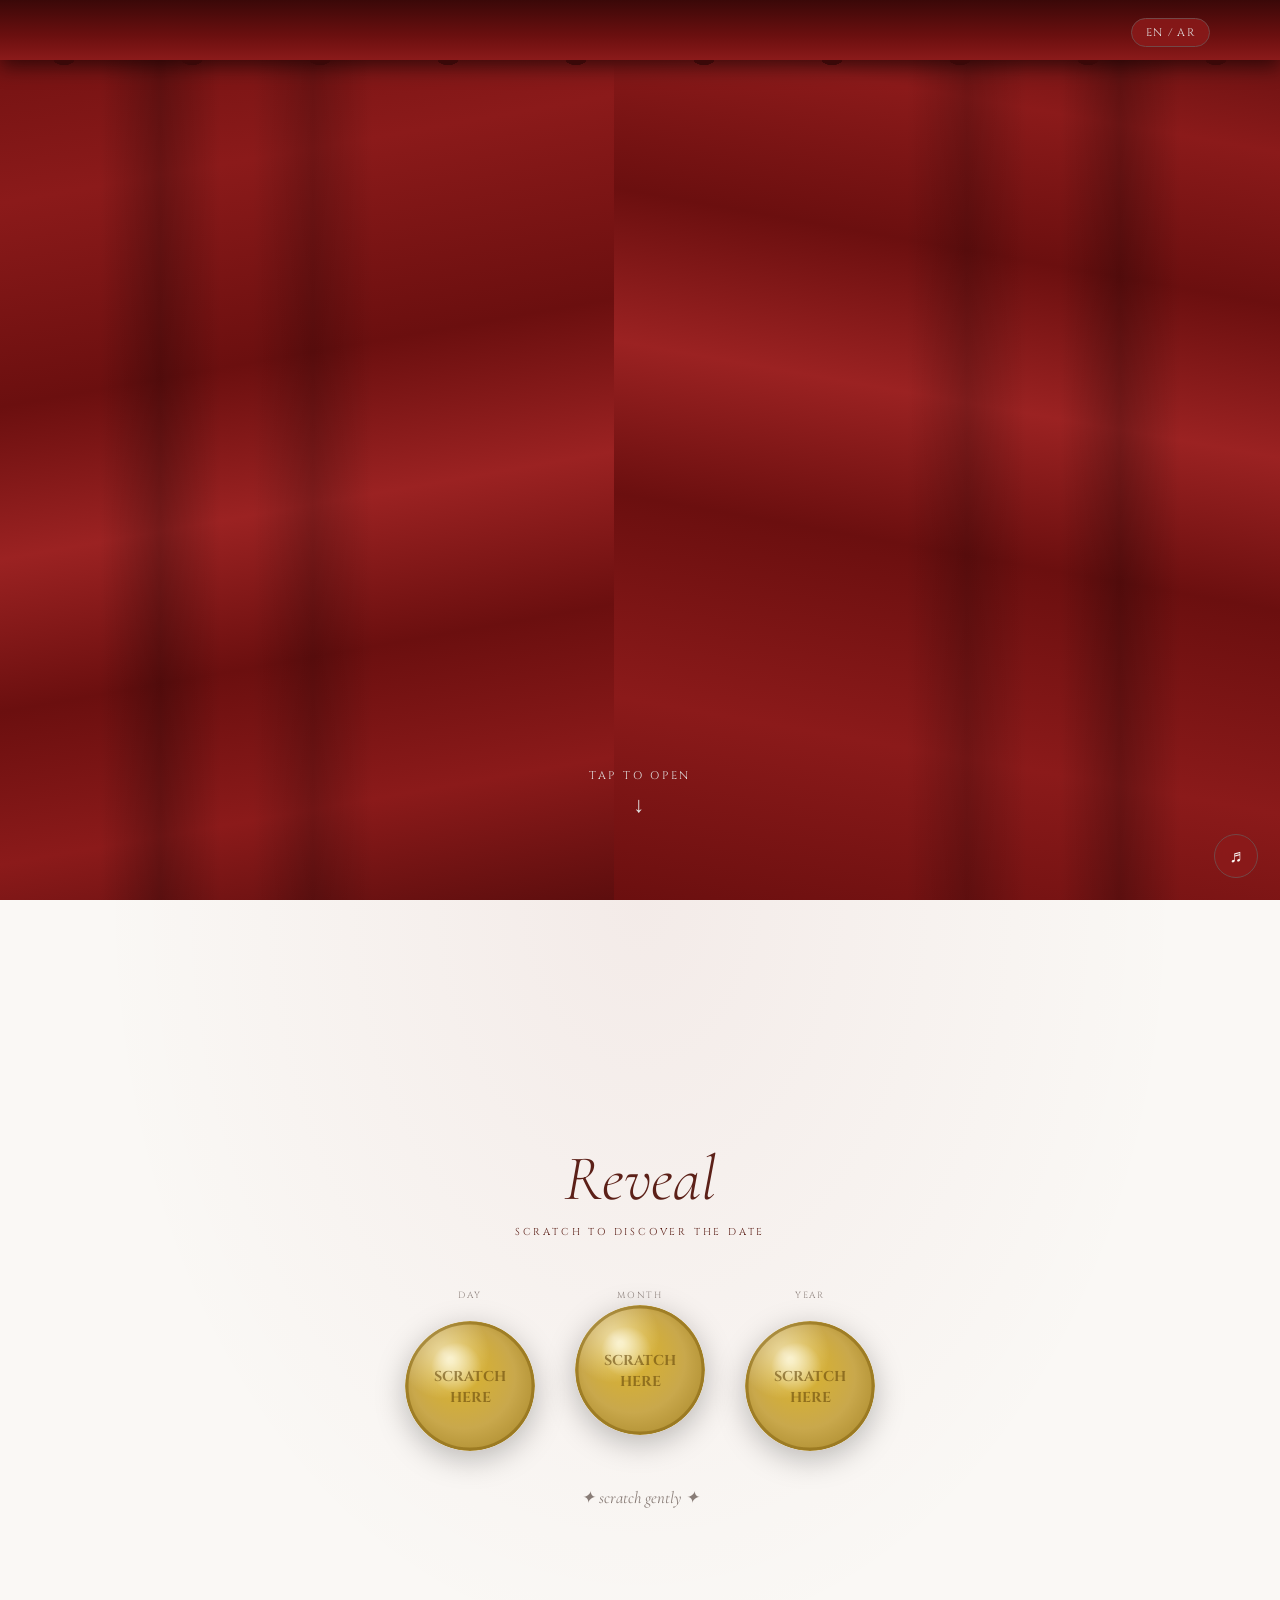
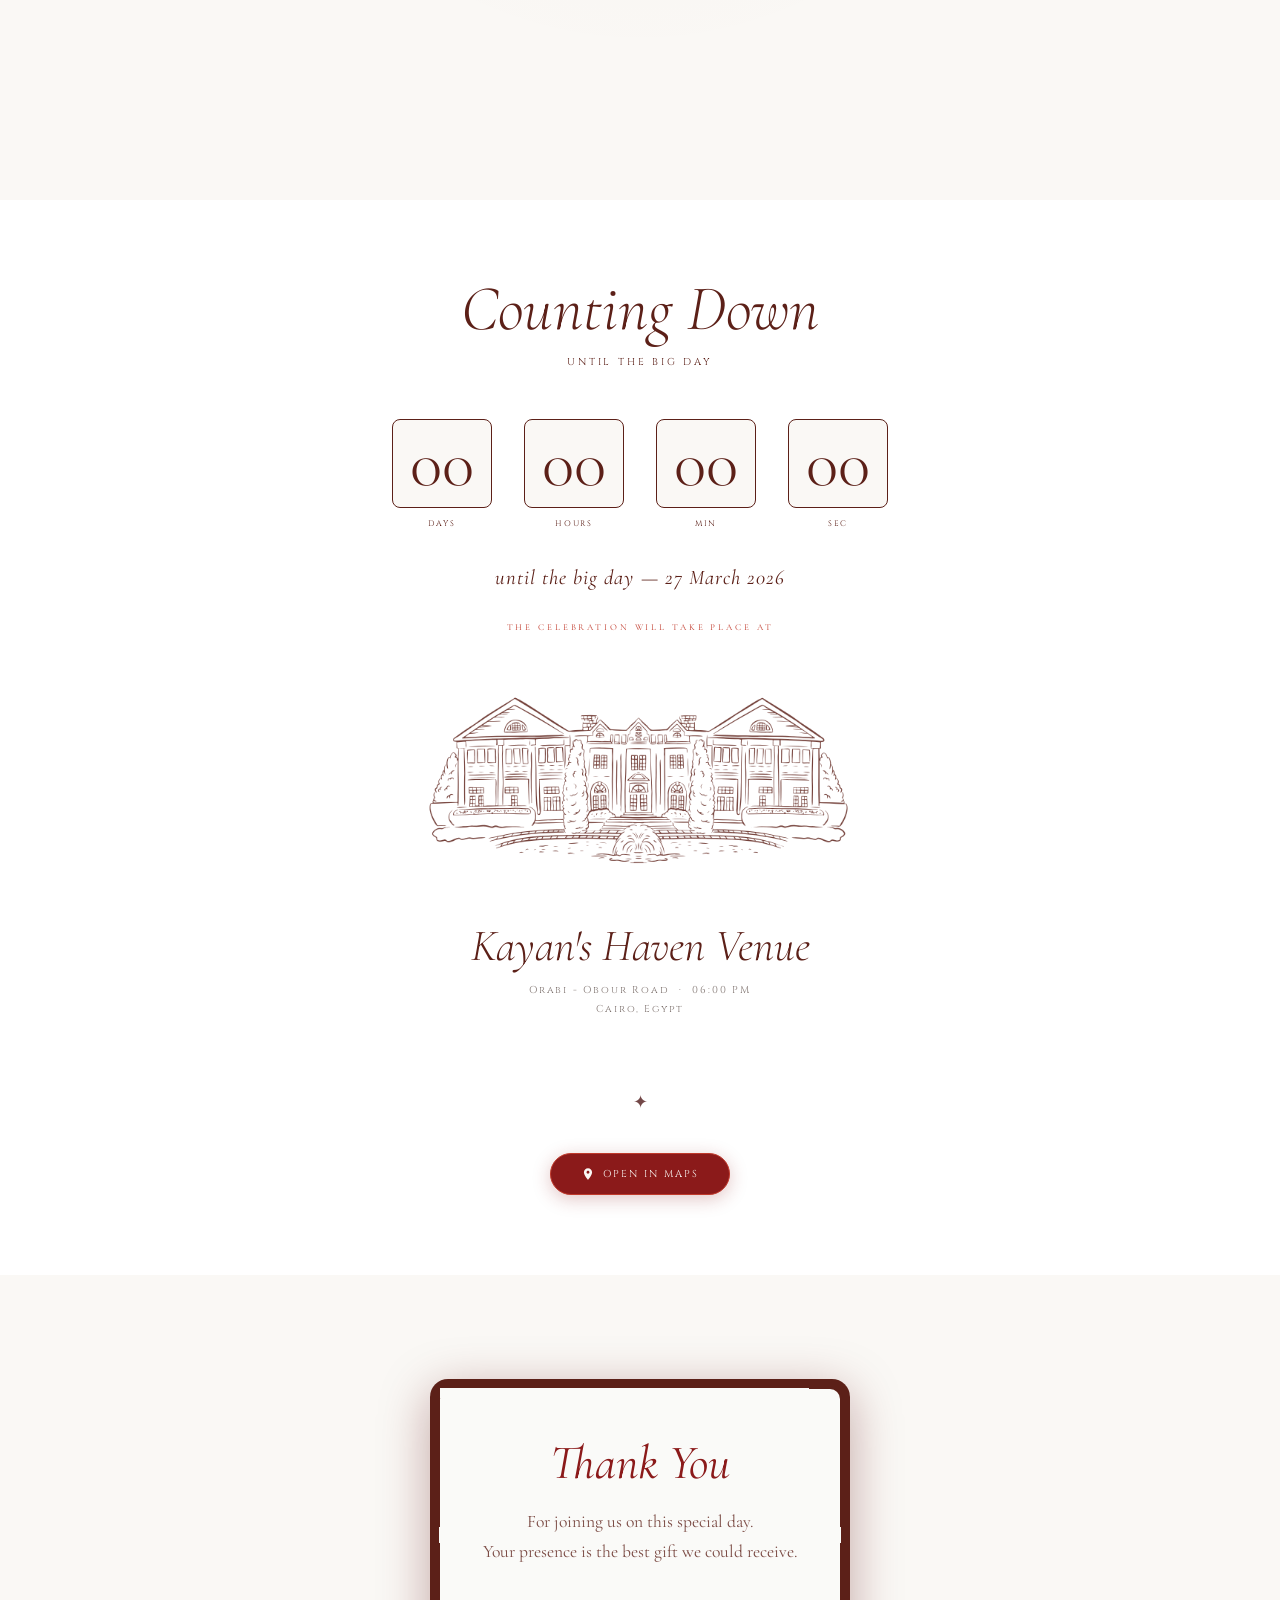
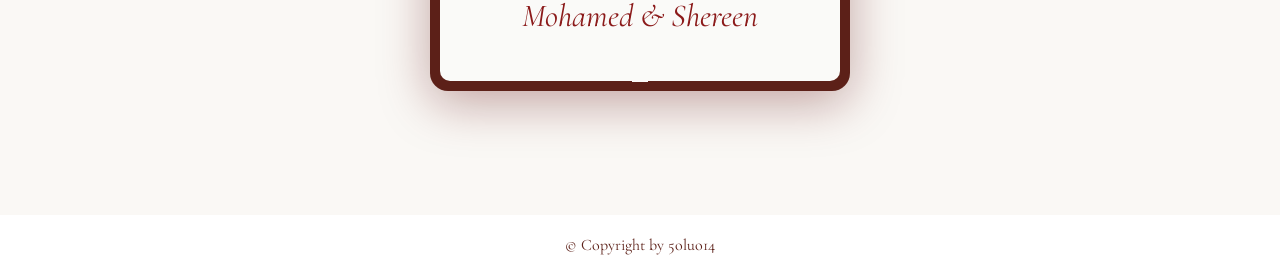
==== commit 5895f266: "Merge branch 'main' of github.com:5oluo14/dona" ====
--- a/index.html
+++ b/index.html
@@ -11,6 +11,9 @@
     href="https://fonts.googleapis.com/css2?family=Cormorant+Garamond:ital,wght@0,300;0,400;0,600;1,300;1,400;1,600&family=Cinzel:wght@400;600&display=swap"
     rel="stylesheet">
   <link rel="stylesheet" href="styles.css">
+  <link
+    href="https://fonts.googleapis.com/css2?family=Beiruti:wght@200;300;400;500;600;700&family=Cormorant+Garamond:ital,wght@0,300;0,400;0,600;1,300;1,400;1,600&family=Cinzel:wght@400;600&display=swap"
+    rel="stylesheet">
 </head>
 
 <body>
@@ -35,21 +38,26 @@
 
     <div id="stage-content">
       <p class="eyebrow en">YOU ARE CORDIALLY INVITED TO CELEBRATE THE WEDDING OF</p>
-      <p class="eyebrow it" style="display:none">يسعدنا دعوتكم لحضور حفل زفاف</p>
-      <div class="names">
+      <p class="eyebrow it" style="display:none;font-size: 20px;">يسعدنا دعوتكم لحضور حفل زفاف</p>
+      <div class="names en">
         Mohamed
         <span class="ampersand">&amp;</span>
         Shereen
       </div>
+        <div class="names it" style="display:none">
+          محمد
+          <span class="ampersand">&amp;</span>
+          شريين
+        </div>
       <p class="welcome en">We would like to invite you to celebrate with us the most special day of our lives. It would
         be an honour to have you present at this important moment.</p>
-      <p class="welcome it" style="display:none">يسعدنا دعوتكم لحضور حفل زفافنا، ونتمنى أن تشاركونا فرحتنا في هذا اليوم
-        المميز.</p>
+      <p class="welcome it" style="display:none;font-size: 24px;">يسعدنا دعوتكم لحضور حفل زفافنا، ونتمنى أن تشاركونا فرحتنا في اليوم
+        المميز ده.</p>
     </div>
 
     <div id="scroll-cue">
       <span class="en">SCROLL DOWN</span>
-      <span class="it" style="display:none">انزل للاسفل</span>
+      <span class="it" style="display:none">انزل لتحت</span>
       <span class="arr">↓</span>
     </div>
   </section>
@@ -59,15 +67,15 @@
   ══════════════════════════════ -->
   <section id="reveal">
     <h2 class="section-title fade-up en">Reveal</h2>
-    <h2 class="section-title fade-up it" style="display:none">اكتشف</h2>
+    <h2 class="section-title fade-up it" style="display:none">عايز تعرف تاريخ الفرح ؟</h2>
     <p class="section-sub fade-up en">SCRATCH TO DISCOVER THE DATE</p>
-    <p class="section-sub fade-up it" style="display:none">خربش عشان تعرف التاريخ</p>
+    <p class="section-sub fade-up it" style="display:none;font-size: 14px;">خربش عشان تعرف التاريخ</p>
 
     <div class="coins-row fade-up">
       <!-- Coin 1: Day -->
       <div class="coin-wrap">
         <div class="coin-label en">DAY</div>
-        <div class="coin-label it" style="display:none">يوم</div>
+        <div class="coin-label it" style="display:none ;font-size: 12px;">يوم</div>
         <div class="coin-container" id="coin-wrap-0">
           <div class="coin-back"><span>27</span></div>
           <canvas class="coin-canvas" id="coin0"></canvas>
@@ -76,7 +84,7 @@
       <!-- Coin 2: Month -->
       <div class="coin-wrap">
         <div class="coin-label en">MONTH</div>
-        <div class="coin-label it" style="display:none">شهر</div>
+        <div class="coin-label it" style="display:none;font-size: 12px;">شهر</div>
         <div class="coin-container" id="coin-wrap-1" style="transform:translateY(-16px)">
           <div class="coin-back"><span>Mar</span></div>
           <canvas class="coin-canvas" id="coin1"></canvas>
@@ -85,7 +93,7 @@
       <!-- Coin 3: Year -->
       <div class="coin-wrap">
         <div class="coin-label en">YEAR</div>
-        <div class="coin-label it" style="display:none">سنة</div>
+        <div class="coin-label it" style="display:none;font-size: 14px;">سنة</div>
         <div class="coin-container" id="coin-wrap-2">
           <div class="coin-back"><span>2026</span></div>
           <canvas class="coin-canvas" id="coin2"></canvas>
@@ -98,12 +106,8 @@
 
     <p id="reveal-msg">
       <span class="en">We're getting married! 💍</span>
-      <span class="it" style="display:none">اخيراً هنتجوز 💍</span>
-    </p>
-    <a id="to-countdown" href="#countdown">
-      <span class="en">COUNTDOWN ↓</span>
-      <span class="it" style="display:none">عد تنازلي ↓</span>
-    </a>
+      <span class="it" style="display:none">اخيراً هنتجوز!  💍</span>
+    </p>
 
     <div id="confetti-container"></div>
   </section>
@@ -114,30 +118,30 @@
   ══════════════════════════════ -->
   <section id="venue">
     <h2 class="section-title fade-up en">Counting Down</h2>
-    <h2 class="section-title fade-up it" style="display:none">باقي من الزمن ...</h2>
+    <h2 class="section-title fade-up it" style="display:none">باقي من الزمن ..</h2>
     <p class="section-sub fade-up en">UNTIL THE BIG DAY</p>
-    <p class="section-sub fade-up it" style="display:none">ع يوم فرحنا لولولولي</p>
+    <p class="section-sub fade-up it" style="display:none ;font-size: 14px;">ع يوم فرحنا</p>
 
     <div class="timer-row fade-up">
       <div class="timer-box">
         <div class="timer-num" id="t-days">00</div>
         <div class="timer-label en">DAYS</div>
-        <div class="timer-label it" style="display:none">يوم</div>
+        <div class="timer-label it" style="display:none ;font-size: 14px;">يوم</div>
       </div>
       <div class="timer-box">
         <div class="timer-num" id="t-hours">00</div>
         <div class="timer-label en">HOURS</div>
-        <div class="timer-label it" style="display:none">ساعة</div>
+        <div class="timer-label it" style="display:none ;font-size: 14px;">ساعة</div>
       </div>
       <div class="timer-box">
         <div class="timer-num" id="t-min">00</div>
         <div class="timer-label en">MIN</div>
-        <div class="timer-label it" style="display:none">دقيقة</div>
+        <div class="timer-label it" style="display:none ;font-size: 14px;">دقيقة</div>
       </div>
       <div class="timer-box">
         <div class="timer-num" id="t-sec">00</div>
         <div class="timer-label en">SEC</div>
-        <div class="timer-label it" style="display:none">ثانية</div>
+        <div class="timer-label it" style="display:none ;font-size: 14px;">ثانية</div>
       </div>
     </div>
     <p id="countdown-sub" class="fade-up">
@@ -145,16 +149,20 @@
       <span class="it" style="display:none">يوم فرحنا هيهيهيهي — 27 مارس 2026</span>
     </p>
     <p class="venue-eyebrow fade-up en">THE CELEBRATION WILL TAKE PLACE AT</p>
-    <p class="venue-eyebrow fade-up it" style="display:none">لافرح هيكون في</p>
+    <p class="venue-eyebrow fade-up it" style="display:none ;font-size: 18px;">الفرح هيكون في</p>
 
     <div id="venue-svg" class="fade-up">
       <img src="kayan.png" alt="" style="width: 100%;">
     </div>
 
     <h3 class="venue-name fade-up">Kayan's Haven Venue</h3>
-    <p class="venue-address fade-up">
+    <p class="venue-address en fade-up">
       Orabi - Obour Road &nbsp;·&nbsp; 06:00 PM<br>
       Cairo, Egypt
+    </p>
+    <p class="venue-address it fade-up" style="display:none ;font-size: 14px;" >
+      عرابي - طريق العبور &nbsp;·&nbsp; 06:00 مساءاً<br>
+      القاهرة، مصر
     </p>
 
     <div class="ornament fade-up">✦</div>
@@ -179,8 +187,8 @@
         <h2 class="thankyou-title it" style="display:none">شكراً</h2>
         <p class="thankyou-msg en">For joining us on this special day.<br>Your presence is the best gift we could
           receive.</p>
-        <p class="thankyou-msg it" style="display:none">على مشاركتنا في هذا اليوم المميز.<br>حضوركم هو أجمل هدية.</p>
-        <p class="thankyou-names">Mohamed &amp; Shereen</p>
+        <p class="thankyou-msg it" style="display:none">على مشاركتنا في اليوم المميز ده.<br>حضوركم هو أجمل هدية.</p>
+        <p class="thankyou-names en">Mohamed &amp; Shereen</p><p class="thankyou-names it" style="display:none">محمد &amp; شريين</p>
       </div>
     </div>
   </section>
--- a/styles.css
+++ b/styles.css
@@ -22,12 +22,22 @@
     scroll-behavior: smooth;
     overflow-x: hidden
 }
+html[lang="it"] {
+    direction: rtl;
+}
+
+html[lang="it"] * {
+    font-family: "Beiruti", sans-serif;
+}
 
 body {
     /* background: var(--bg); */
     color: var(--text);
     font-family: 'Cormorant Garamond', serif;
     overflow-x: hidden;
+}
+body .it {
+    font-family: "Beiruti", sans-serif;
 }
 
 /* ─── UTILITY ─── */
@@ -40,6 +50,10 @@
 .fade-up.visible {
     opacity: 1;
     transform: translateY(0)
+}
+.it {
+    font-family: "Beiruti", sans-serif;
+    direction: rtl;
 }
 
 /* ─── LANG + MUSIC BUTTONS ─── */
@@ -281,7 +295,7 @@
 }
 
 #stage-content .eyebrow {
-    font-family: 'Cinzel', serif;
+    /* font-family: 'Cinzel', serif; */
     font-size: 10px;
     letter-spacing: .3em;
     color: var(--gold2);
@@ -295,7 +309,7 @@
 }
 
 #stage-content .names {
-    font-family: 'Cormorant Garamond', serif;
+    /* font-family: 'Cormorant Garamond', serif; */
     font-style: italic;
     font-size: clamp(2.8rem, 9vw, 5.2rem);
     font-weight: 300;
@@ -319,7 +333,7 @@
 }
 
 #stage-content .welcome {
-    font-family: 'Cormorant Garamond', serif;
+    /* font-family: 'Cormorant Garamond', serif; */
     font-size: clamp(.8rem, 2.5vw, 1rem);
     color: var(--gold2);
     line-height: 1.7;
@@ -676,7 +690,7 @@
 }
 
 .venue-eyebrow {
-    font-family: 'Cinzel', serif;
+    /* font-family: 'Cinzel', serif; */
     font-size: 9px;
     letter-spacing: .32em;
     color: var(--crimson);
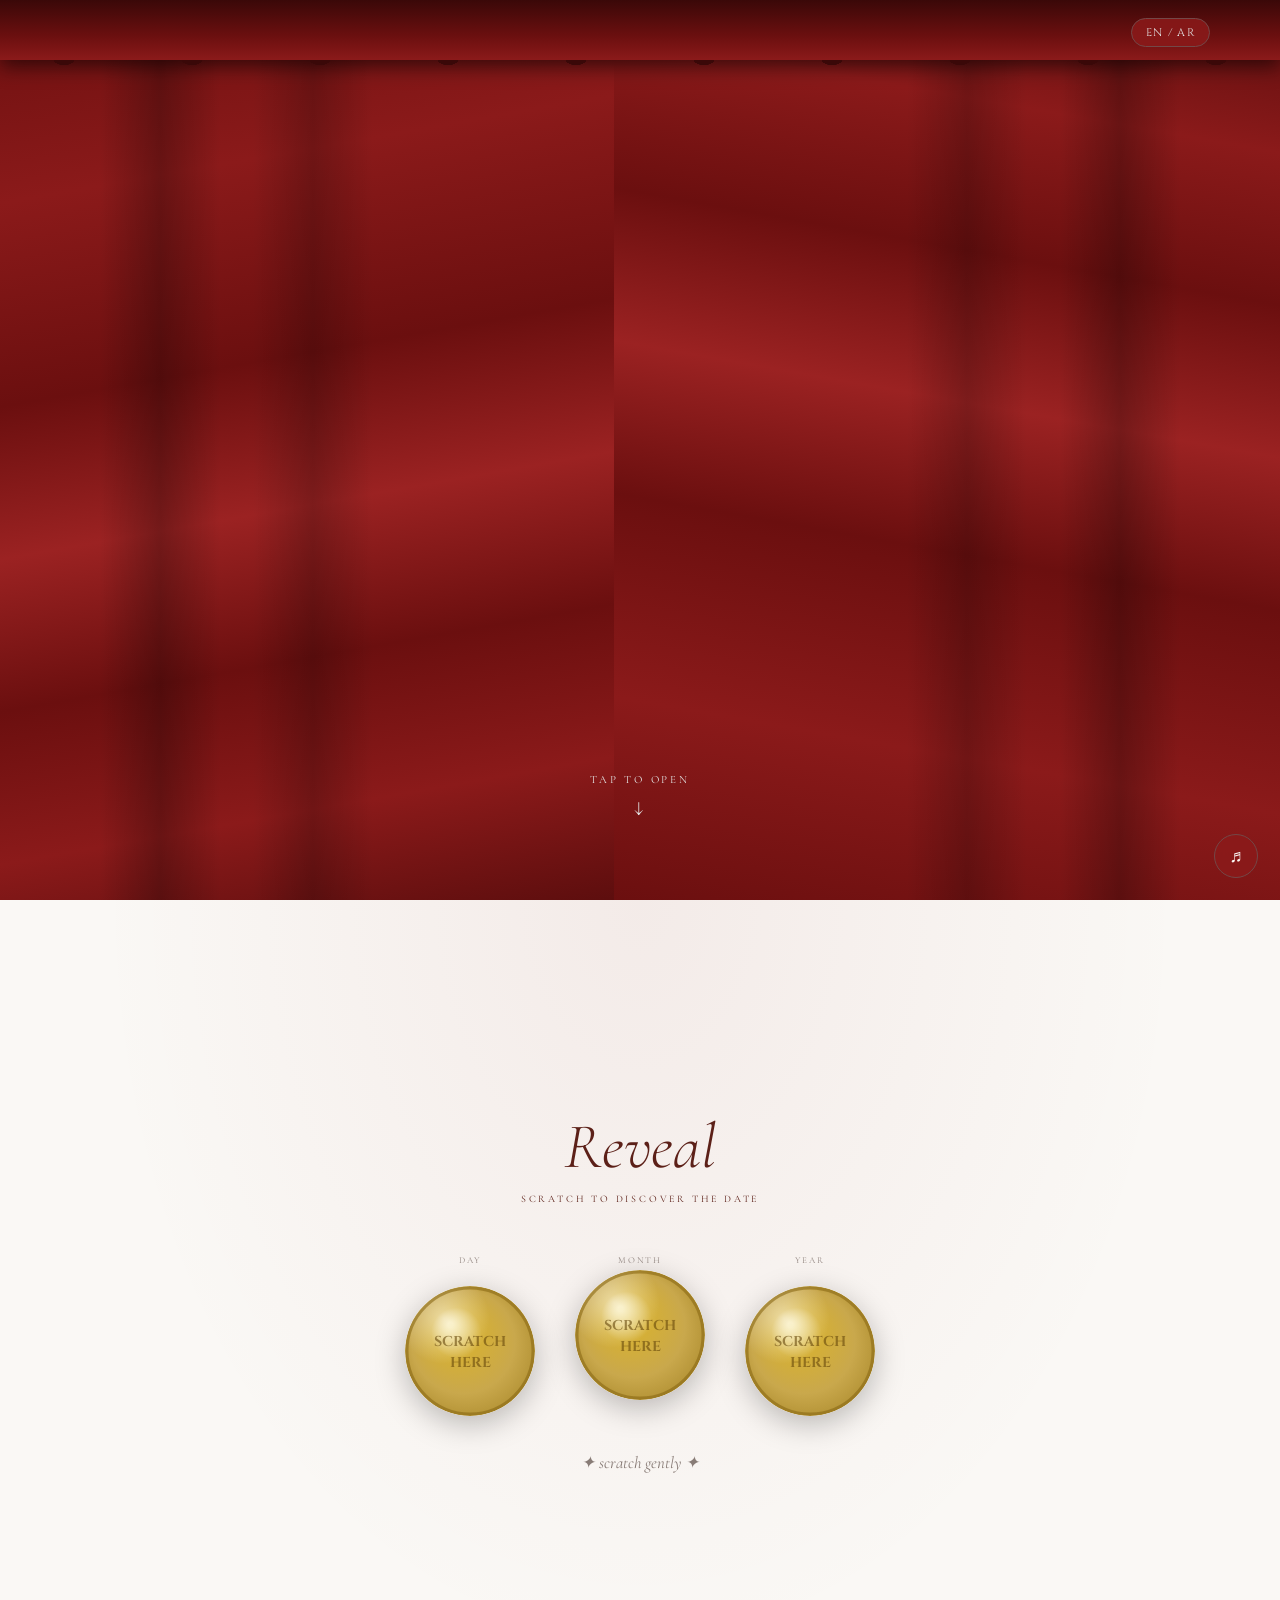
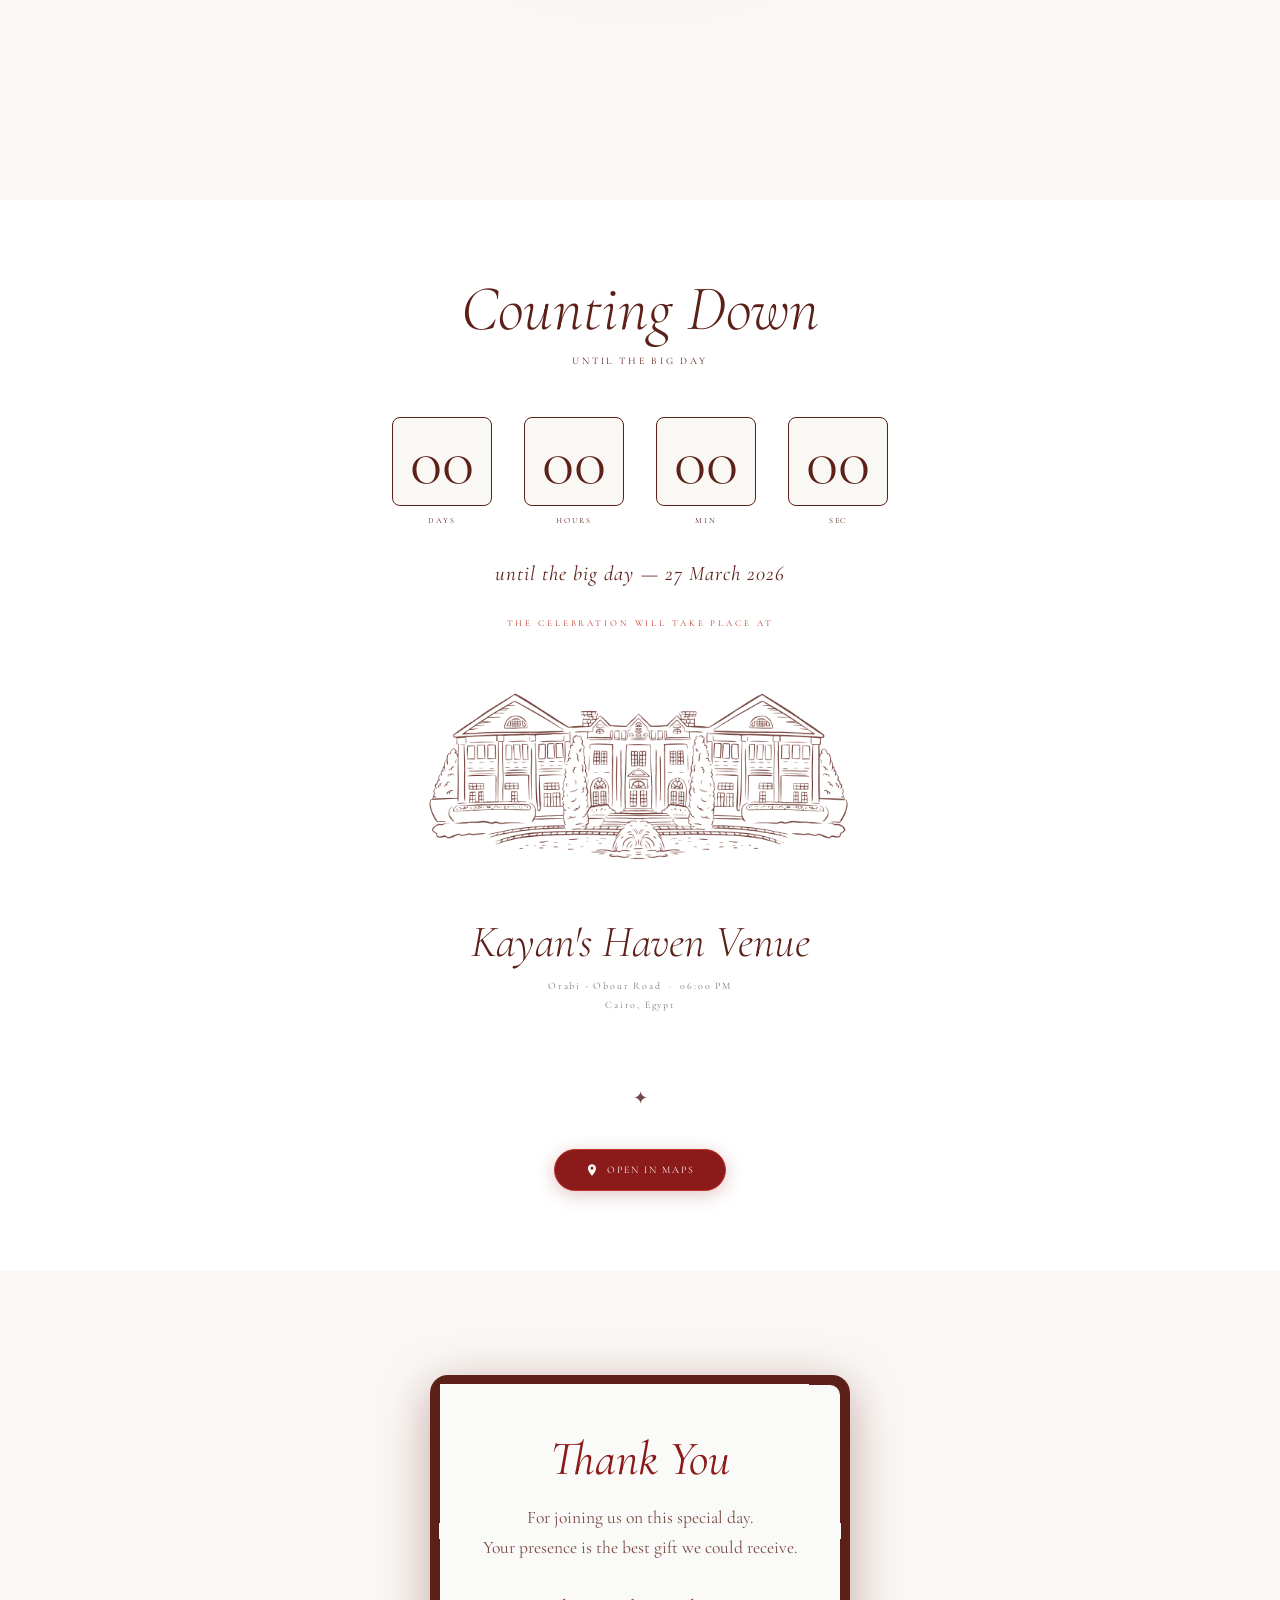
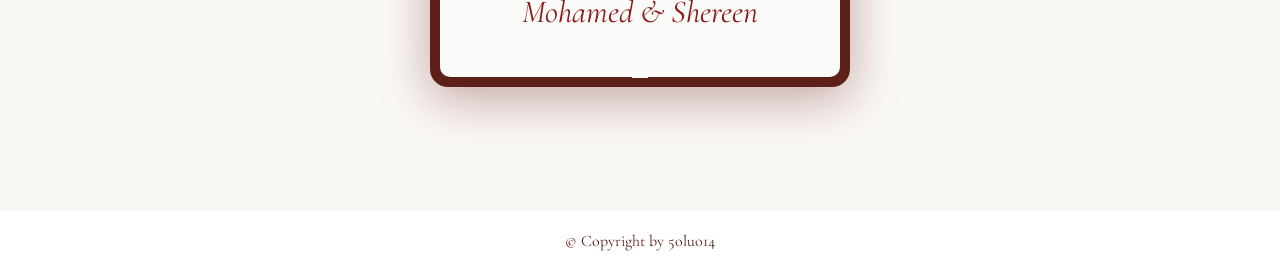
==== commit 6d5b3b9b: "feat: Update countdown section and adjust confetti settings" ====
--- a/index.html
+++ b/index.html
@@ -108,7 +108,10 @@
       <span class="en">We're getting married! 💍</span>
       <span class="it" style="display:none">اخيراً هنتجوز!  💍</span>
     </p>
-
+<a id="to-countdown" href="#countdown">
+  <span class="en">COUNTDOWN ↓</span>
+  <span class="it" style="display:none">باقي من الزمن ↓</span>
+</a>
     <div id="confetti-container"></div>
   </section>
 
@@ -116,7 +119,7 @@
   <!-- ══════════════════════════════
        SECTION 4: VENUE AND COUNTDOWN
   ══════════════════════════════ -->
-  <section id="venue">
+  <section id="venue" >
     <h2 class="section-title fade-up en">Counting Down</h2>
     <h2 class="section-title fade-up it" style="display:none">باقي من الزمن ..</h2>
     <p class="section-sub fade-up en">UNTIL THE BIG DAY</p>
--- a/styles.css
+++ b/styles.css
@@ -241,7 +241,7 @@
     transform: translateX(-50%);
     z-index: 15;
     color: var(--gold3);
-    font-family: 'Cinzel', serif;
+    /* font-family: 'Cinzel', serif; */
     font-size: 11px;
     letter-spacing: .25em;
     text-align: center;
@@ -356,7 +356,7 @@
     transform: translateX(-50%);
     z-index: 15;
     color: var(--gold2);
-    font-family: 'Cinzel', serif;
+    /* font-family: 'Cinzel', serif; */
     font-size: 10px;
     letter-spacing: .25em;
     text-align: center;
@@ -402,7 +402,7 @@
 }
 
 .section-title {
-    font-family: 'Cormorant Garamond', serif;
+    /* font-family: 'Cormorant Garamond', serif; */
     font-style: italic;
     font-weight: 300;
     font-size: clamp(2.4rem, 7vw, 4rem);
@@ -411,7 +411,7 @@
 }
 
 .section-sub {
-    font-family: 'Cinzel', serif;
+    /* font-family: 'Cinzel', serif; */
     font-size: 10px;
     letter-spacing: .28em;
     color: var(--text);
@@ -435,7 +435,7 @@
 }
 
 .coin-label {
-    font-family: 'Cinzel', serif;
+    /* font-family: 'Cinzel', serif; */
     font-size: 9px;
     letter-spacing: .2em;
     margin-bottom: 8px;
@@ -464,7 +464,7 @@
 }
 
 .coin-back span {
-    font-family: 'Cormorant Garamond', serif;
+    /* font-family: 'Cormorant Garamond', serif; */
     font-style: italic;
     font-weight: 300;
     font-size: clamp(1.6rem, 5vw, 2.6rem);
@@ -487,7 +487,7 @@
 }
 
 .scratch-hint {
-    font-family: 'Cormorant Garamond', serif;
+    /* font-family: 'Cormorant Garamond', serif; */
     font-style: italic;
     font-size: clamp(.85rem, 2.5vw, 1.05rem);
     color: rgba(44, 24, 16, 0.55);
@@ -495,7 +495,7 @@
 }
 
 #reveal-msg {
-    font-family: 'Cormorant Garamond', serif;
+    /* font-family: 'Cormorant Garamond', serif; */
     font-style: italic;
     font-size: clamp(1.2rem, 4vw, 1.7rem);
     color: var(--burgundy);
@@ -544,28 +544,32 @@
     width: 100%;
     height: 0;
     pointer-events: none;
-    z-index: 9998;
-    overflow: visible;
-}
-
-.confetti-piece {
-    position: absolute;
-    top: -16px;
-    width: 8px;
-    height: 14px;
-    opacity: 0;
-    animation: fall linear forwards;
-}
-
-@keyframes fall {
+    z-index: 999;
+}
+
+.confetti {
+    position: fixed;
+    top: -20px;
+    opacity: 0.9;
+    border-radius: 2px;
+
+    animation: confettiFall linear forwards;
+}
+
+@keyframes confettiFall {
+
     0% {
+        transform: translateY(0) rotate(0deg);
         opacity: 1;
-        transform: translateY(0) rotateX(0) rotateZ(0)
     }
 
+    50% {
+        transform: translateY(50vh) rotate(360deg);
+    }
+
     100% {
-        opacity: .2;
-        transform: translateY(110vh) rotateX(720deg) rotateZ(var(--rz))
+        transform: translateY(110vh) rotate(720deg);
+        opacity: 0;
     }
 }
 
@@ -623,7 +627,7 @@
 }
 
 .timer-num {
-    font-family: 'Cormorant Garamond', serif;
+    /* font-family: 'Cormorant Garamond', serif; */
     font-weight: 300;
     font-size: clamp(2.4rem, 8vw, 4.2rem);
     color: var(--gold2);
@@ -649,7 +653,7 @@
 }
 
 .timer-label {
-    font-family: 'Cinzel', serif;
+    /* font-family: 'Cinzel', serif; */
     font-size: 8px;
     letter-spacing: .22em;
     color: var(--gold2);
@@ -657,7 +661,7 @@
 }
 
 #countdown-sub {
-    font-family: 'Cormorant Garamond', serif;
+    /* font-family: 'Cormorant Garamond', serif; */
     font-style: italic;
     font-size: clamp(1rem, 3vw, 1.3rem);
     color: var(--gold2);
@@ -712,7 +716,7 @@
 }
 
 .venue-name {
-    font-family: 'Cormorant Garamond', serif;
+    /* font-family: 'Cormorant Garamond', serif; */
     font-style: italic;
     font-weight: 300;
     font-size: clamp(1.8rem, 5vw, 2.8rem);
@@ -721,7 +725,7 @@
 }
 
 .venue-address {
-    font-family: 'Cinzel', serif;
+    /* font-family: 'Cinzel', serif; */
     font-size: 10px;
     letter-spacing: .18em;
     color: rgba(44, 24, 16, 0.6);
@@ -733,7 +737,7 @@
     display: inline-flex;
     align-items: center;
     gap: 8px;
-    font-family: 'Cinzel', serif;
+    /* font-family: 'Cinzel', serif; */
     font-size: 10px;
     letter-spacing: .2em;
     color: var(--bg);
@@ -793,42 +797,6 @@
     }
 }
 
-
-#confetti-container {
-    position: fixed;
-    top: 0;
-    left: 0;
-    width: 100%;
-    height: 0;
-    pointer-events: none;
-    z-index: 999;
-}
-
-.confetti {
-    position: fixed;
-    top: -20px;
-    opacity: 0.9;
-    border-radius: 2px;
-
-    animation: confettiFall linear forwards;
-}
-
-@keyframes confettiFall {
-
-    0% {
-        transform: translateY(0) rotate(0deg);
-        opacity: 1;
-    }
-
-    50% {
-        transform: translateY(50vh) rotate(360deg);
-    }
-
-    100% {
-        transform: translateY(110vh) rotate(720deg);
-        opacity: 0;
-    }
-}
 
 /* ══════════════════════════════
    SECTION 5 — THANK YOU
@@ -916,7 +884,7 @@
 }
 
 .thankyou-title {
-    font-family: 'Cormorant Garamond', serif;
+    /* font-family: 'Cormorant Garamond', serif; */
     font-style: italic;
     font-weight: 400;
     font-size: clamp(2.2rem, 7vw, 3rem);
@@ -926,7 +894,7 @@
 }
 
 .thankyou-msg {
-    font-family: 'Cormorant Garamond', serif;
+    /* font-family: 'Cormorant Garamond', serif; */
     font-size: clamp(0.95rem, 2.5vw, 1.1rem);
     color: var(--text);
     line-height: 1.75;
@@ -935,7 +903,7 @@
 }
 
 .thankyou-names {
-    font-family: 'Cormorant Garamond', serif;
+    /* font-family: 'Cormorant Garamond', serif; */
     font-style: italic;
     font-weight: 400;
     font-size: clamp(1.5rem, 5vw, 2rem);
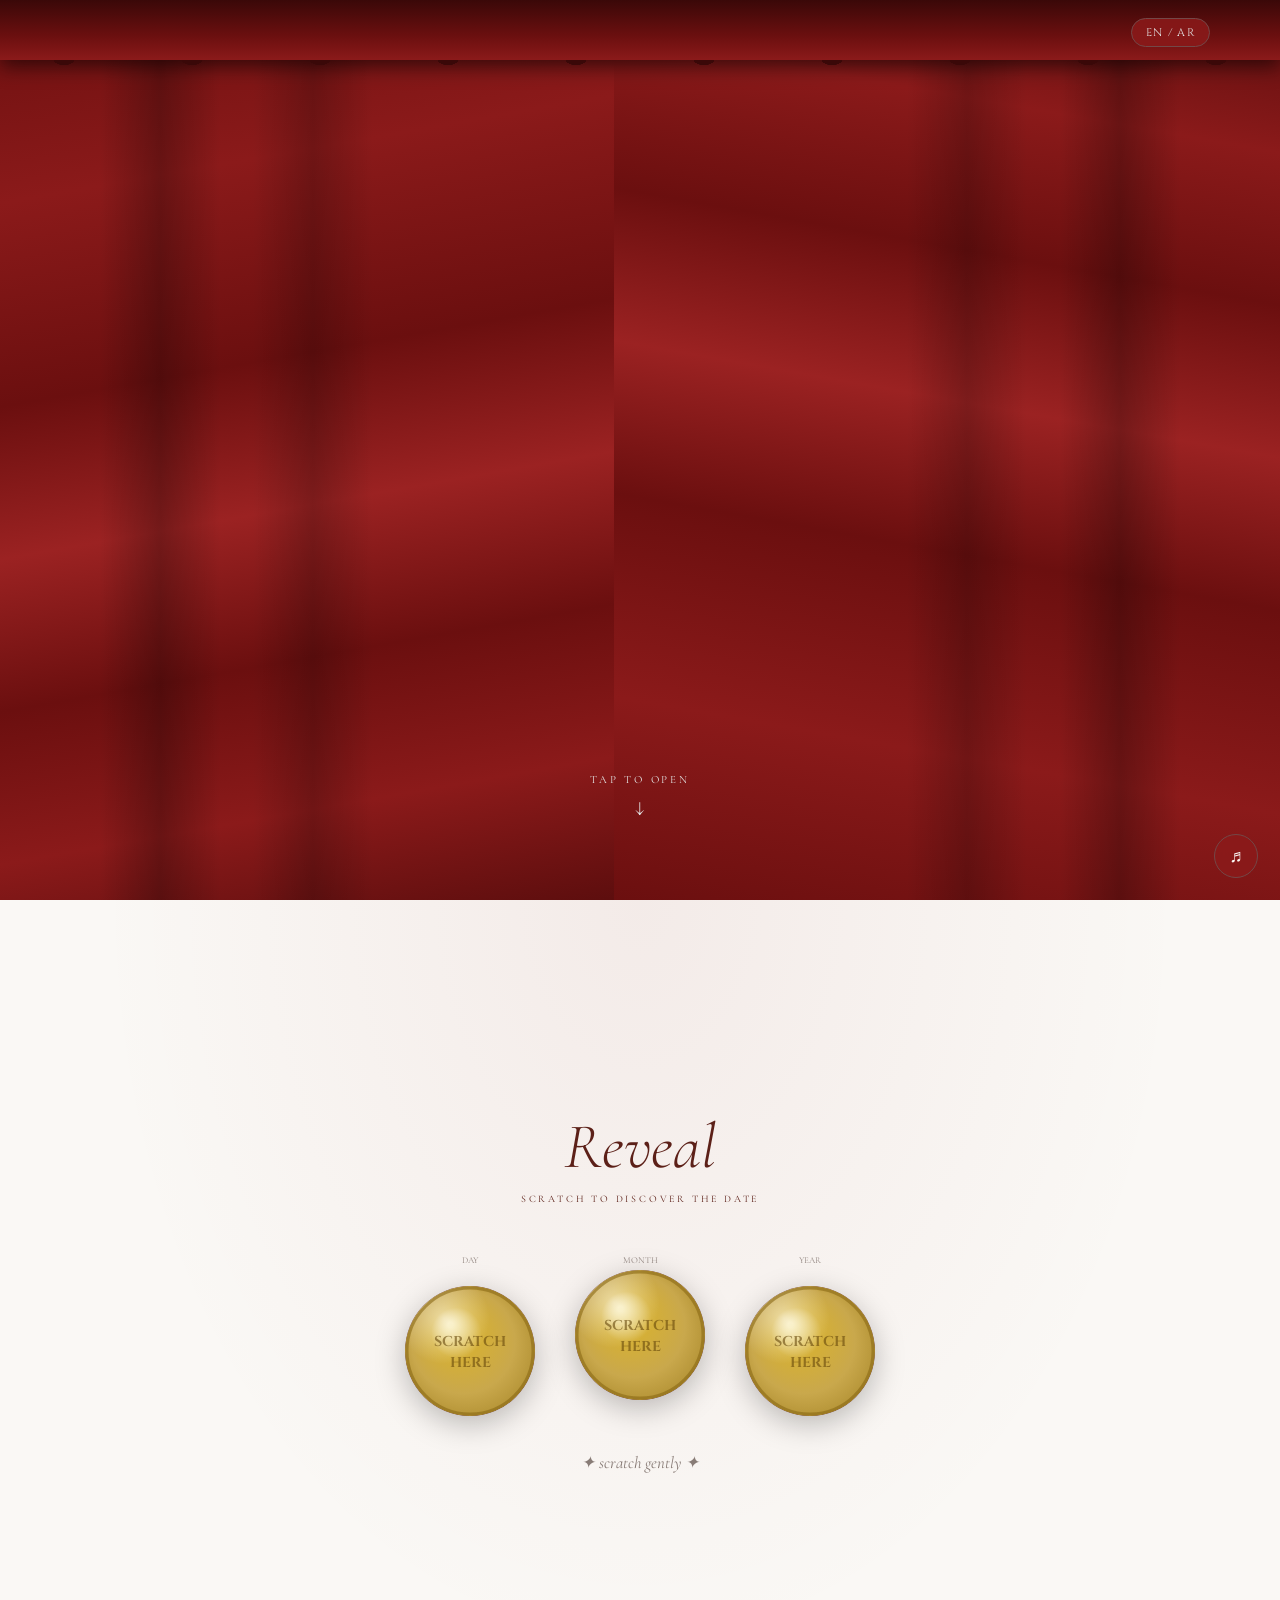
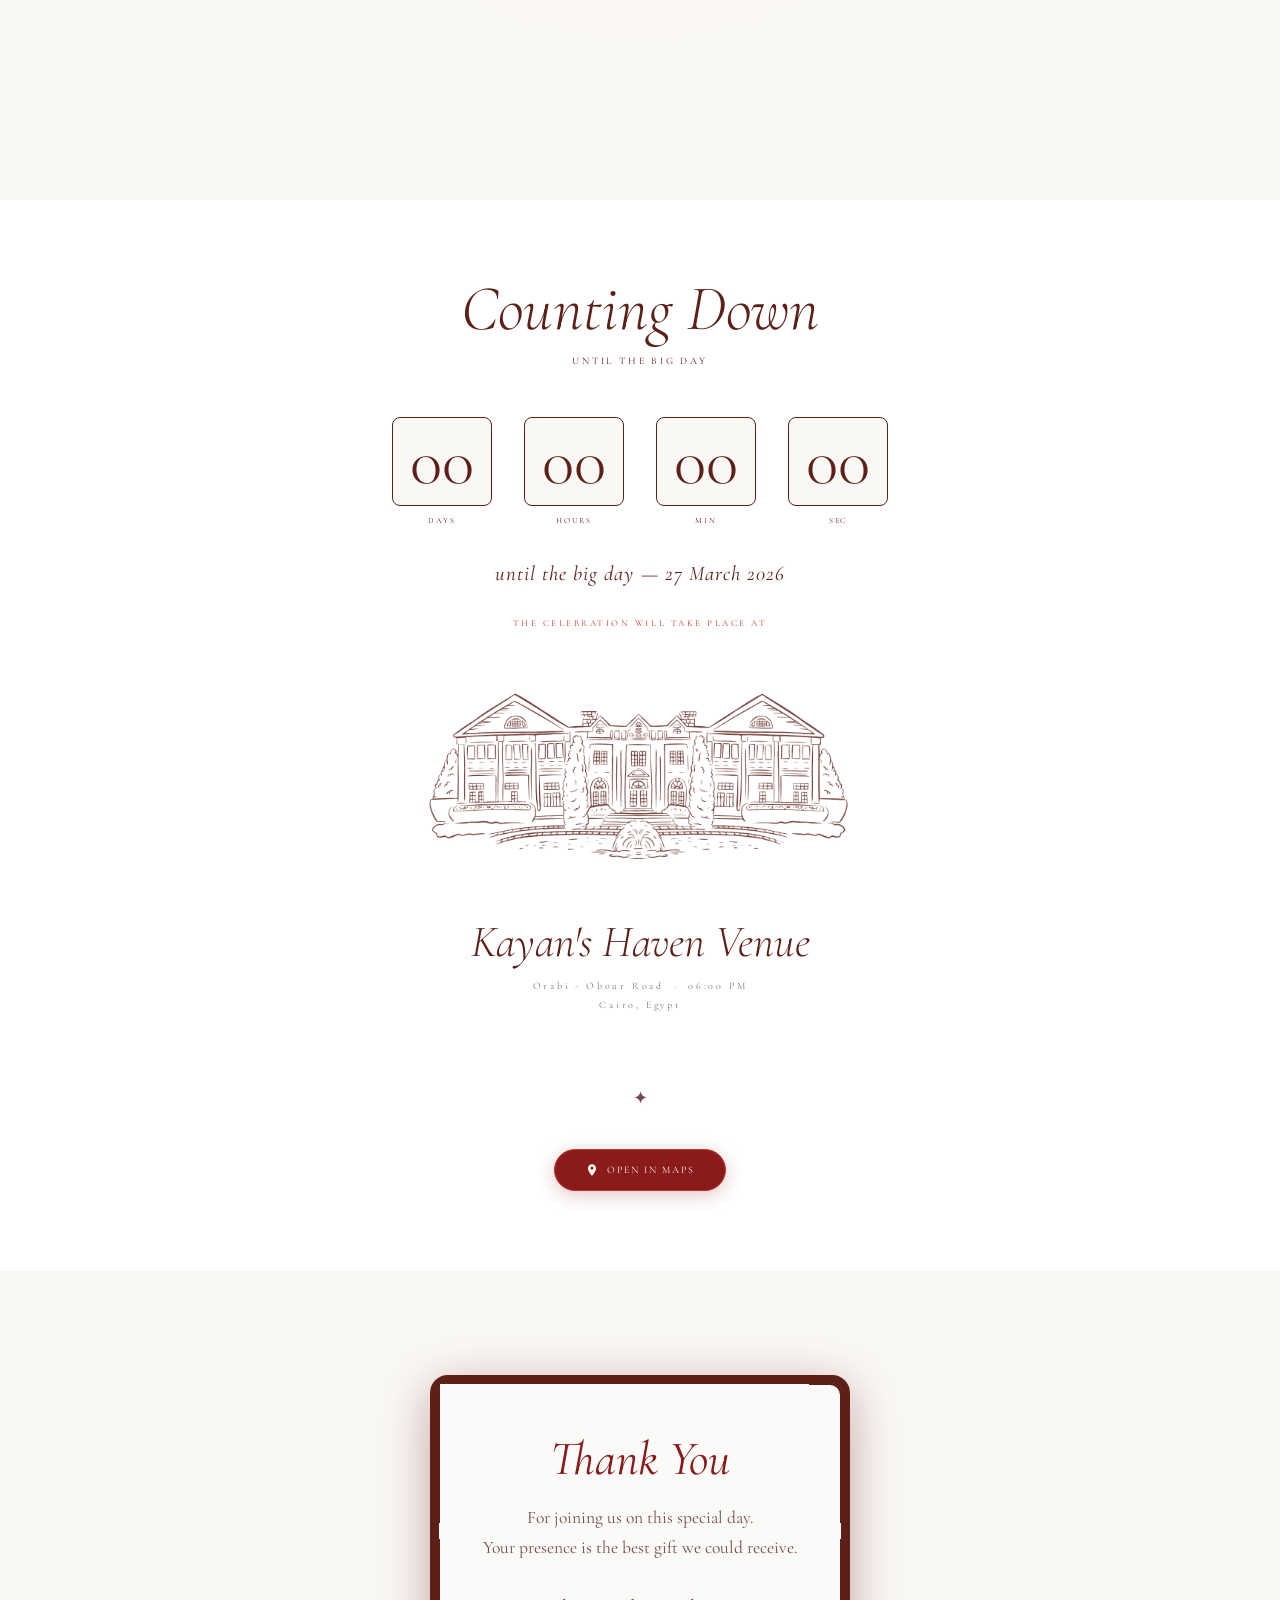
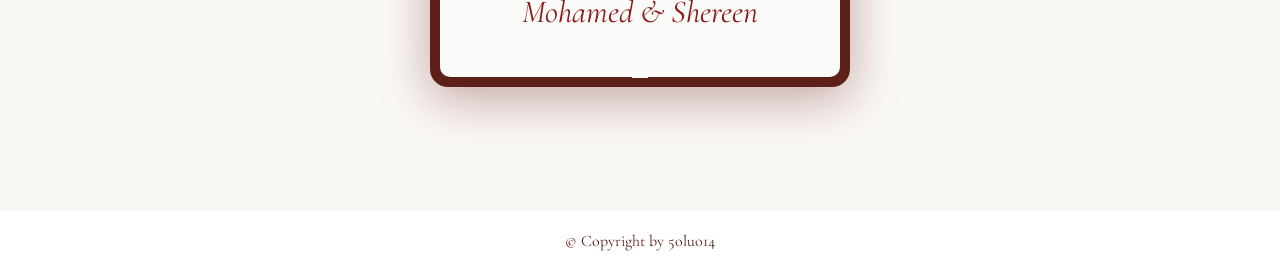
==== commit b5df40c8: "fix letter spacing" ====
--- a/index.html
+++ b/index.html
@@ -37,7 +37,7 @@
     </div>
 
     <div id="stage-content">
-      <p class="eyebrow en">YOU ARE CORDIALLY INVITED TO CELEBRATE THE WEDDING OF</p>
+      <p class="eyebrow en speaco">YOU ARE CORDIALLY INVITED TO CELEBRATE THE WEDDING OF</p>
       <p class="eyebrow it" style="display:none;font-size: 20px;">يسعدنا دعوتكم لحضور حفل زفاف</p>
       <div class="names en">
         Mohamed
@@ -68,7 +68,7 @@
   <section id="reveal">
     <h2 class="section-title fade-up en">Reveal</h2>
     <h2 class="section-title fade-up it" style="display:none">عايز تعرف تاريخ الفرح ؟</h2>
-    <p class="section-sub fade-up en">SCRATCH TO DISCOVER THE DATE</p>
+    <p class="section-sub fade-up en speaco">SCRATCH TO DISCOVER THE DATE</p>
     <p class="section-sub fade-up it" style="display:none;font-size: 14px;">خربش عشان تعرف التاريخ</p>
 
     <div class="coins-row fade-up">
@@ -122,7 +122,7 @@
   <section id="venue" >
     <h2 class="section-title fade-up en">Counting Down</h2>
     <h2 class="section-title fade-up it" style="display:none">باقي من الزمن ..</h2>
-    <p class="section-sub fade-up en">UNTIL THE BIG DAY</p>
+    <p class="section-sub fade-up en speaco">UNTIL THE BIG DAY</p>
     <p class="section-sub fade-up it" style="display:none ;font-size: 14px;">ع يوم فرحنا</p>
 
     <div class="timer-row fade-up">
@@ -151,7 +151,7 @@
       <span class="en">until the big day — 27 March 2026</span>
       <span class="it" style="display:none">يوم فرحنا هيهيهيهي — 27 مارس 2026</span>
     </p>
-    <p class="venue-eyebrow fade-up en">THE CELEBRATION WILL TAKE PLACE AT</p>
+    <p class="venue-eyebrow fade-up en speaco">THE CELEBRATION WILL TAKE PLACE AT</p>
     <p class="venue-eyebrow fade-up it" style="display:none ;font-size: 18px;">الفرح هيكون في</p>
 
     <div id="venue-svg" class="fade-up">
@@ -159,7 +159,7 @@
     </div>
 
     <h3 class="venue-name fade-up">Kayan's Haven Venue</h3>
-    <p class="venue-address en fade-up">
+    <p class="venue-address en fade-up speaco">
       Orabi - Obour Road &nbsp;·&nbsp; 06:00 PM<br>
       Cairo, Egypt
     </p>
--- a/styles.css
+++ b/styles.css
@@ -243,12 +243,13 @@
     color: var(--gold3);
     /* font-family: 'Cinzel', serif; */
     font-size: 11px;
-    letter-spacing: .25em;
     text-align: center;
     animation: pulse-fade 2s ease-in-out infinite;
     transition: opacity .6s;
 }
-
+#tap-prompt .en {
+    letter-spacing: .25em;
+}
 #tap-prompt .arrow {
     display: block;
     font-size: 22px;
@@ -297,11 +298,13 @@
 #stage-content .eyebrow {
     /* font-family: 'Cinzel', serif; */
     font-size: 10px;
-    letter-spacing: .3em;
     color: var(--gold2);
     margin-bottom: 20px;
     opacity: 0;
     transition: opacity 1s ease 1.6s;
+}
+#stage-content .speaco {
+    letter-spacing: .3em;
 }
 
 #stage.open #stage-content .eyebrow {
@@ -358,11 +361,13 @@
     color: var(--gold2);
     /* font-family: 'Cinzel', serif; */
     font-size: 10px;
-    letter-spacing: .25em;
     text-align: center;
     opacity: 0;
     transition: opacity 1s ease 3s;
     pointer-events: none;
+}
+#scroll-cue .en {
+    letter-spacing: .25em;
 }
 
 #stage.open #scroll-cue {
@@ -413,10 +418,13 @@
 .section-sub {
     /* font-family: 'Cinzel', serif; */
     font-size: 10px;
-    letter-spacing: .28em;
     color: var(--text);
     margin-bottom: 50px;
 }
+#reveal .speaco {
+    letter-spacing: .28em;
+}
+
 
 .coins-row {
     display: flex;
@@ -437,9 +445,11 @@
 .coin-label {
     /* font-family: 'Cinzel', serif; */
     font-size: 9px;
-    letter-spacing: .2em;
     margin-bottom: 8px;
     color: rgba(44, 24, 16, 0.5);
+}
+.coin-label .en {
+    letter-spacing: .2em;
 }
 
 .coin-container {
@@ -459,7 +469,7 @@
     display: flex;
     align-items: center;
     justify-content: center;
-    background: var(--bg);
+    background: var(--gold2);
     overflow: hidden;
 }
 
@@ -468,7 +478,7 @@
     font-style: italic;
     font-weight: 300;
     font-size: clamp(1.6rem, 5vw, 2.6rem);
-    color: var(--text);
+    color: var(--bg);
     text-align: center;
     line-height: 1;
 }
@@ -513,7 +523,6 @@
     display: inline-block;
     font-family: 'Cinzel', serif;
     font-size: 10px;
-    letter-spacing: .22em;
     color: var(--gold1);
     border: 1px solid var(--gold1);
     padding: 10px 28px;
@@ -523,6 +532,9 @@
     opacity: 0;
     transition: opacity .8s ease, background .3s;
     pointer-events: none;
+}
+.to-countdown .en {
+    letter-spacing: .22em;
 }
 
 #to-countdown.show {
@@ -655,17 +667,21 @@
 .timer-label {
     /* font-family: 'Cinzel', serif; */
     font-size: 8px;
-    letter-spacing: .22em;
     color: var(--gold2);
     margin-top: 10px;
 }
 
+.timer-label.en {
+    letter-spacing: .22em;
+}
 #countdown-sub {
     /* font-family: 'Cormorant Garamond', serif; */
     font-style: italic;
     font-size: clamp(1rem, 3vw, 1.3rem);
     color: var(--gold2);
     margin-top: 8px;
+}
+#countdown-sub .en {
     letter-spacing: .05em;
 }
 
@@ -685,6 +701,10 @@
     overflow: hidden;
 }
 
+#venue .speaco {
+    letter-spacing: .28em;
+}
+
 #venue::before {
     content: '';
     position: absolute;
@@ -696,10 +716,12 @@
 .venue-eyebrow {
     /* font-family: 'Cinzel', serif; */
     font-size: 9px;
-    letter-spacing: .32em;
     color: var(--crimson);
     margin-bottom: 48px;
     margin-top: 32px;
+}
+.venue-eyebrow .en {
+    letter-spacing: .32em;
 }
 
 #venue-svg {
@@ -727,11 +749,13 @@
 .venue-address {
     /* font-family: 'Cinzel', serif; */
     font-size: 10px;
-    letter-spacing: .18em;
     color: rgba(44, 24, 16, 0.6);
     margin-bottom: 32px;
     line-height: 1.9;
 }
+.venue-address .en {
+    letter-spacing: .18em;
+}
 
 .maps-btn {
     display: inline-flex;
@@ -739,7 +763,6 @@
     gap: 8px;
     /* font-family: 'Cinzel', serif; */
     font-size: 10px;
-    letter-spacing: .2em;
     color: var(--bg);
     background: var(--burgundy);
     border: 1px solid var(--crimson);
@@ -748,6 +771,9 @@
     text-decoration: none;
     transition: background .3s, transform .2s, box-shadow .3s;
     box-shadow: 0 4px 18px rgba(139, 26, 26, 0.25);
+}
+.maps-btn .en {
+    letter-spacing: .2em;
 }
 
 .maps-btn:hover {
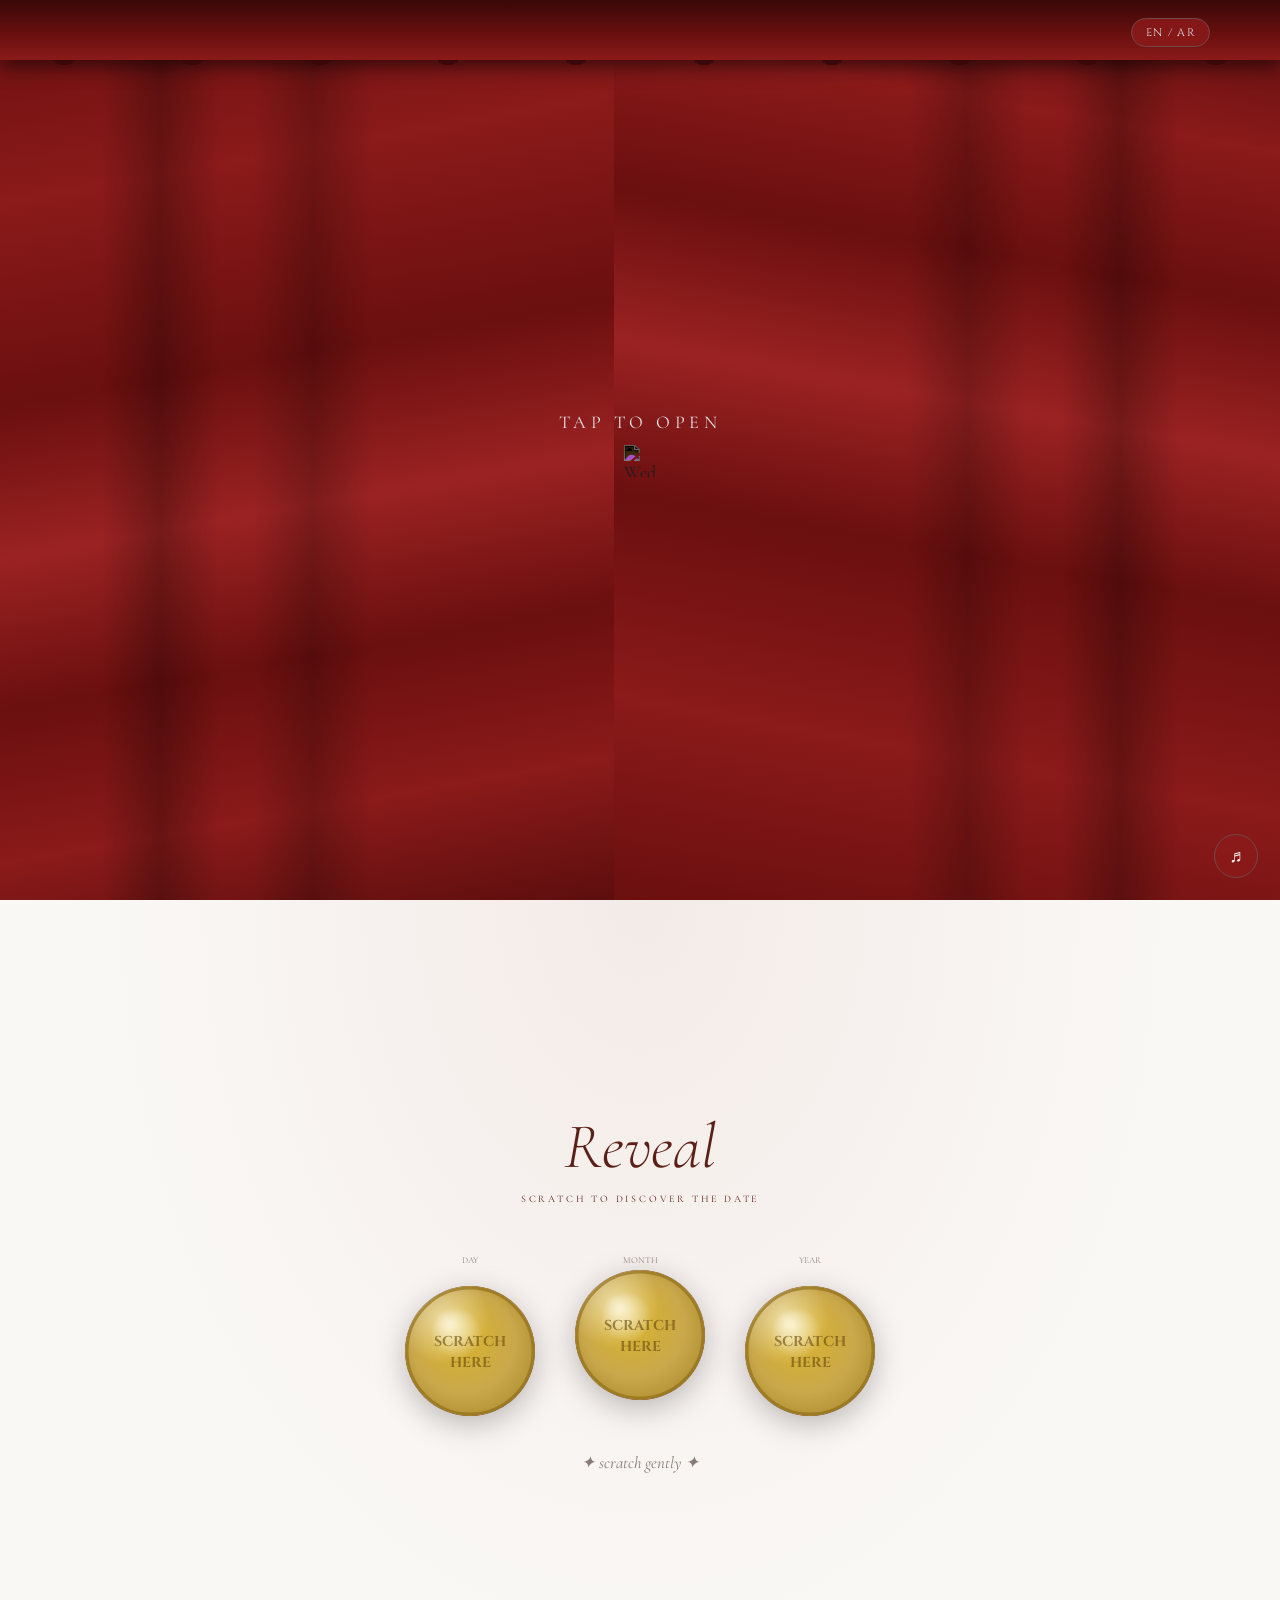
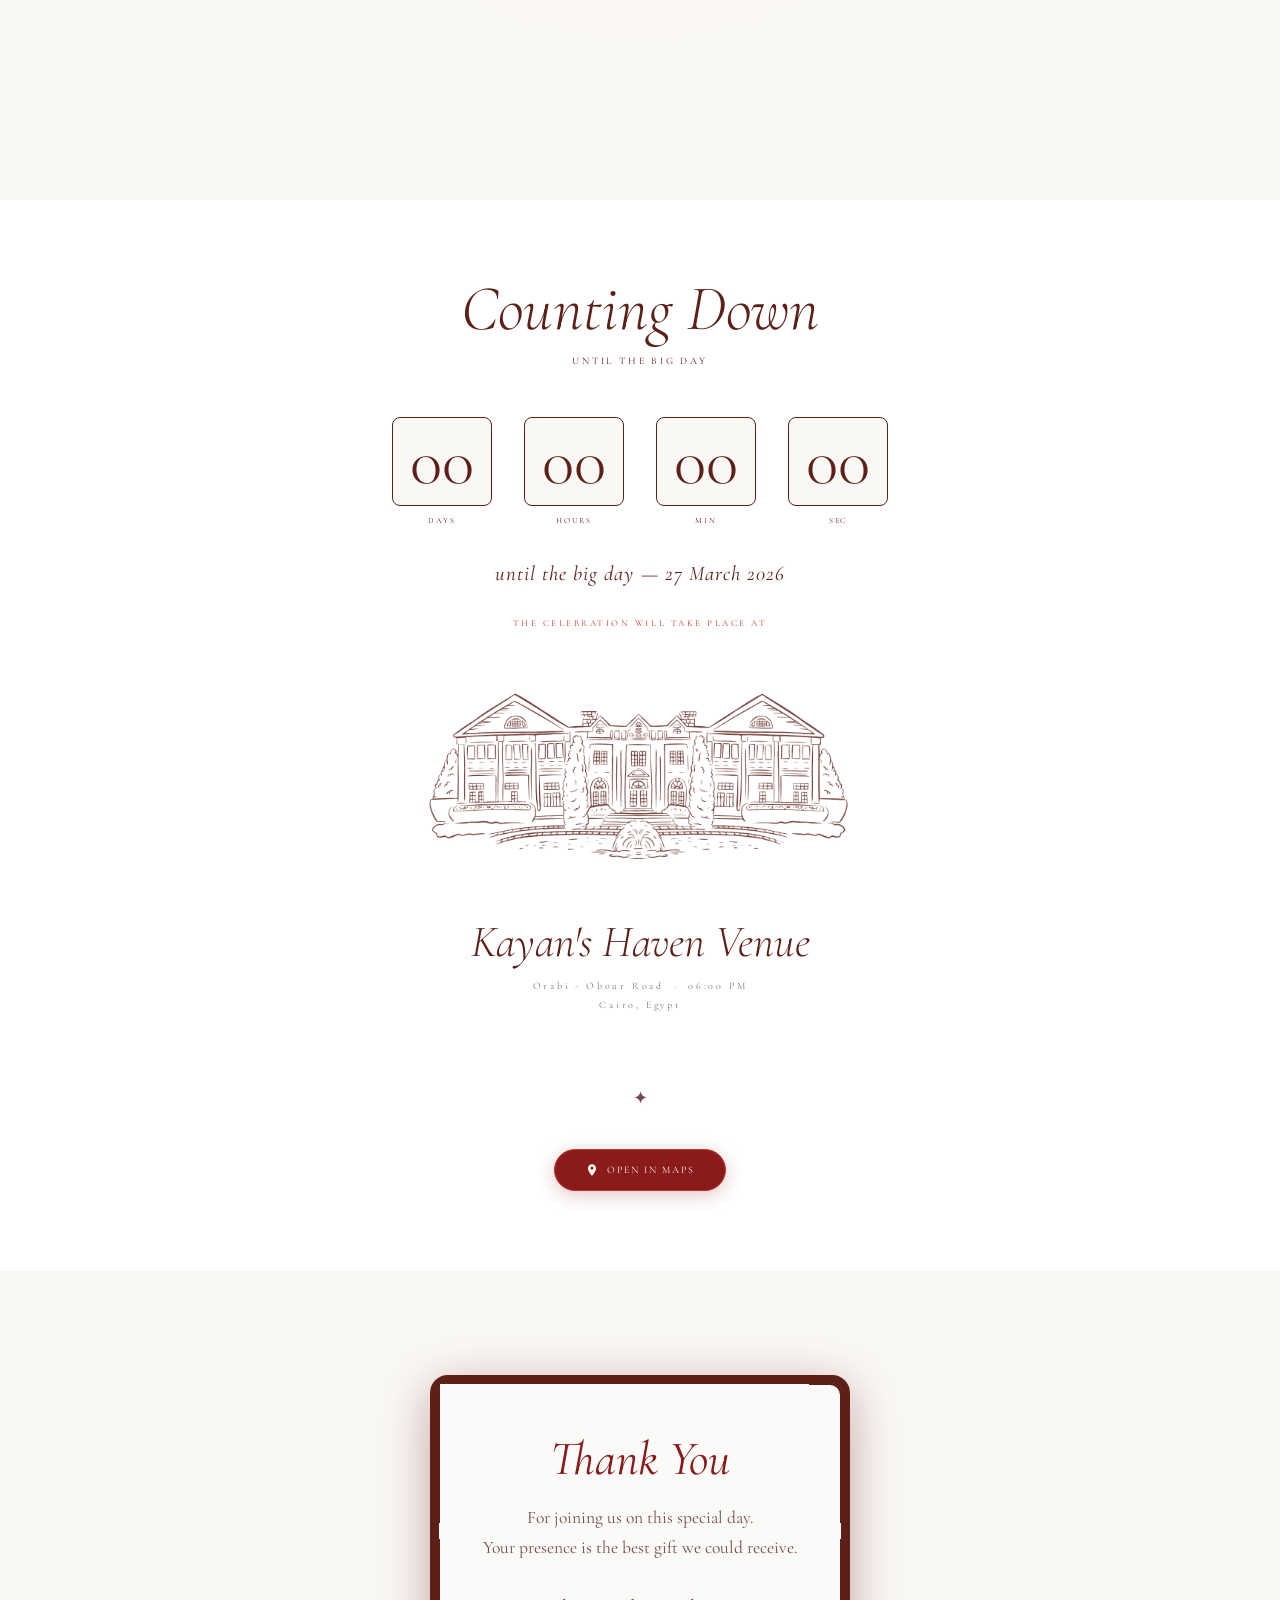
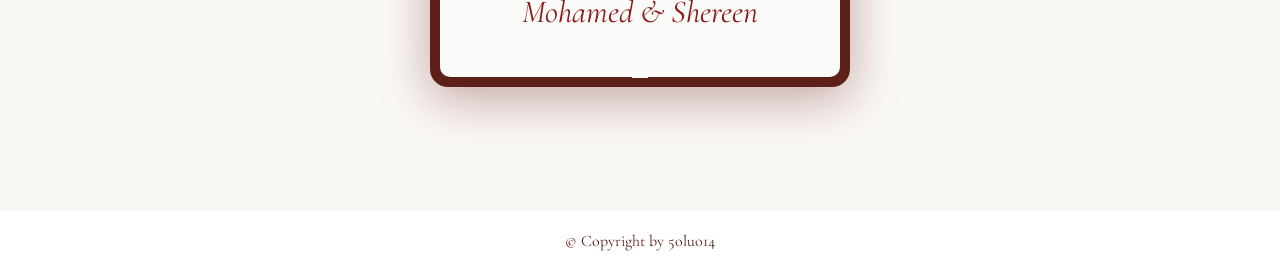
==== commit 0ffbad4e: "feat: update tap prompt with icon and adjust styles for improved interaction" ====
--- a/index.html
+++ b/index.html
@@ -30,12 +30,11 @@
     <div class="curtain curtain-left"></div>
     <div class="curtain curtain-right"></div>
 
-    <div id="tap-prompt">
-      <span class="en">TAP TO OPEN</span>
-      <span class="it" style="display:none">اضغط عشان تفتح</span>
-      <span class="arrow">↓</span>
-    </div>
-
+  <div id="tap-prompt">
+    <span class="en">TAP TO OPEN</span>
+    <span class="it" style="display:none">اضغط عشان تفتح</span>
+    <img src="icon.svg" alt="Wedding Icon" class="pointer" style="filter: invert(100%); width: 32px; height: 32px;">
+  </div>
     <div id="stage-content">
       <p class="eyebrow en speaco">YOU ARE CORDIALLY INVITED TO CELEBRATE THE WEDDING OF</p>
       <p class="eyebrow it" style="display:none;font-size: 20px;">يسعدنا دعوتكم لحضور حفل زفاف</p>
--- a/styles.css
+++ b/styles.css
@@ -236,13 +236,13 @@
 /* Tap prompt */
 #tap-prompt {
     position: absolute;
-    bottom: 80px;
+    top: 50%;
     left: 50%;
-    transform: translateX(-50%);
+    transform: translate(-50%, -50%);
     z-index: 15;
     color: var(--gold3);
     /* font-family: 'Cinzel', serif; */
-    font-size: 11px;
+    font-size: 18px;
     text-align: center;
     animation: pulse-fade 2s ease-in-out infinite;
     transition: opacity .6s;
@@ -250,13 +250,26 @@
 #tap-prompt .en {
     letter-spacing: .25em;
 }
-#tap-prompt .arrow {
+.pointer {
     display: block;
-    font-size: 22px;
-    margin-top: 8px;
-    animation: bounce 1.5s ease-in-out infinite
-}
-
+    margin: 12px auto;
+    animation:pulse-fade 2s ease-in-out infinite;
+
+}
+
+@keyframes clickPulse {
+    0% {
+        transform: scale(1);
+    }
+
+    50% {
+        transform: scale(1.25);
+    }
+
+    100% {
+        transform: scale(1);
+    }
+}
 #stage.open #tap-prompt {
     opacity: 0;
     pointer-events: none
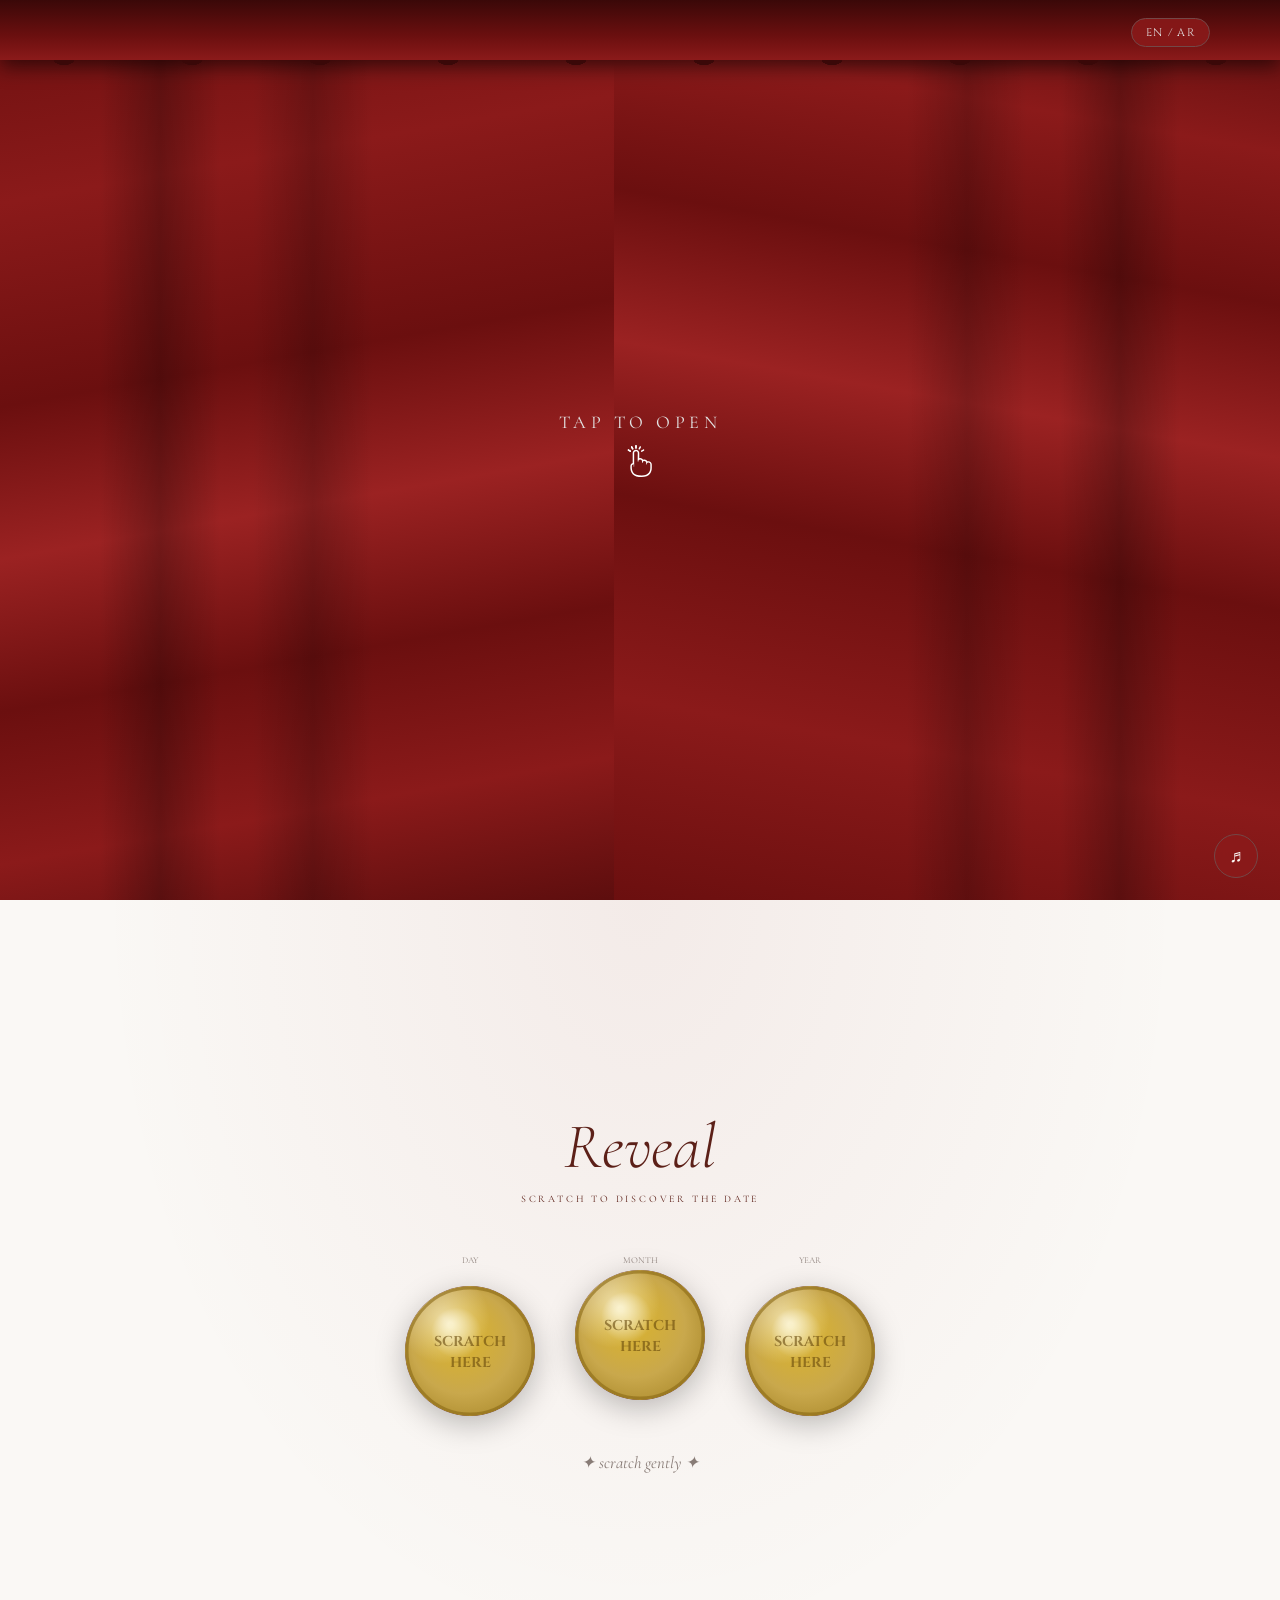
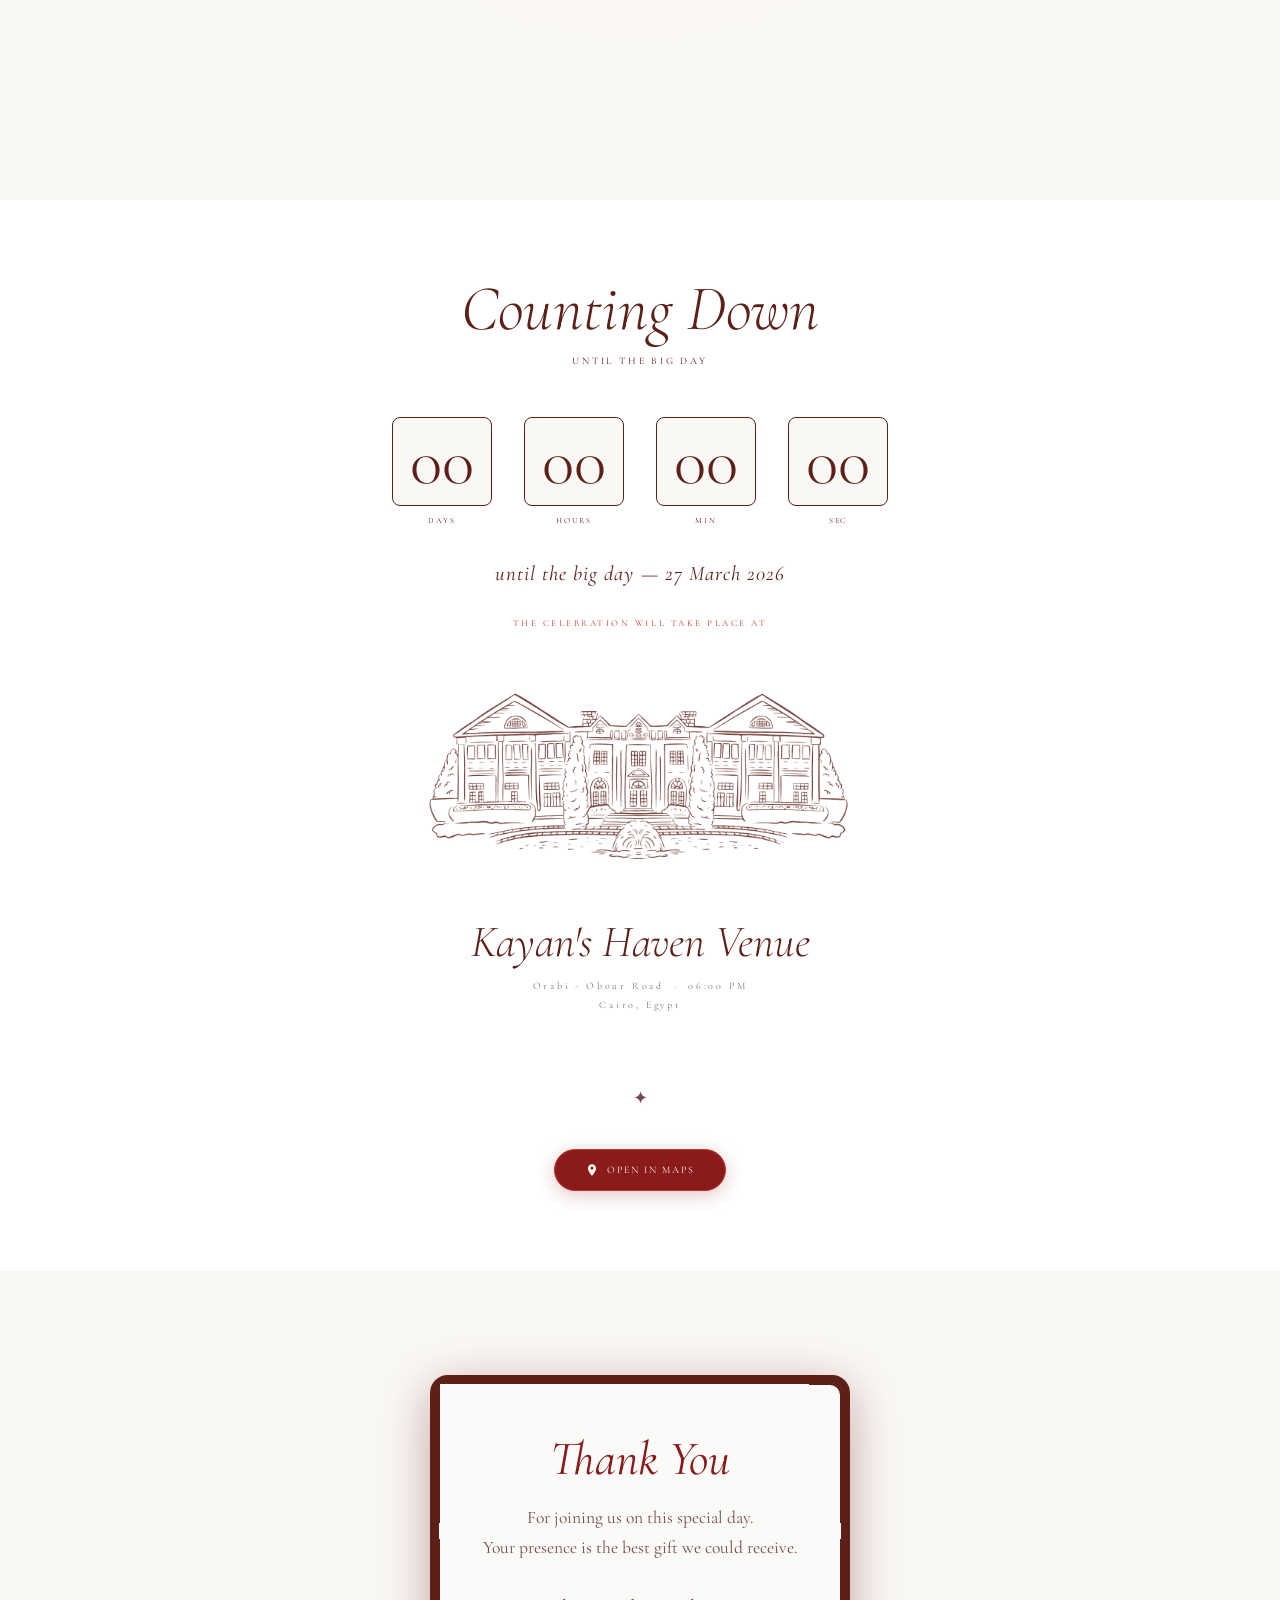
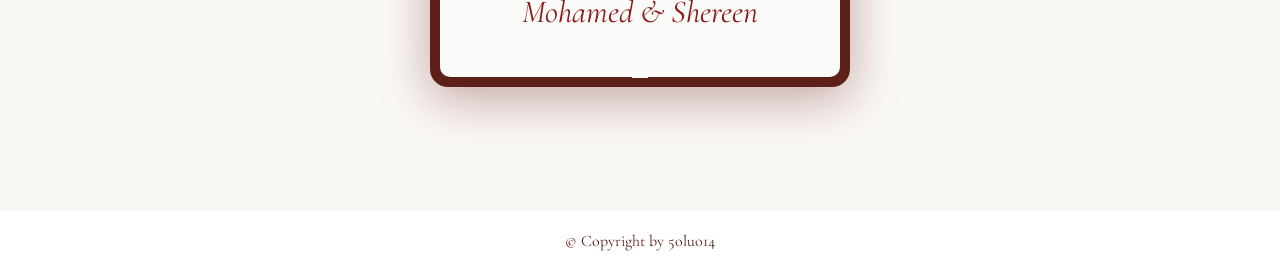
==== commit e5027beb: "fix: correct image filename in tap prompt" ====
--- a/index.html
+++ b/index.html
@@ -33,7 +33,7 @@
   <div id="tap-prompt">
     <span class="en">TAP TO OPEN</span>
     <span class="it" style="display:none">اضغط عشان تفتح</span>
-    <img src="icon.svg" alt="Wedding Icon" class="pointer" style="filter: invert(100%); width: 32px; height: 32px;">
+    <img src="Icon.svg" alt="Wedding Icon" class="pointer" style="filter: invert(100%); width: 32px; height: 32px;">
   </div>
     <div id="stage-content">
       <p class="eyebrow en speaco">YOU ARE CORDIALLY INVITED TO CELEBRATE THE WEDDING OF</p>
